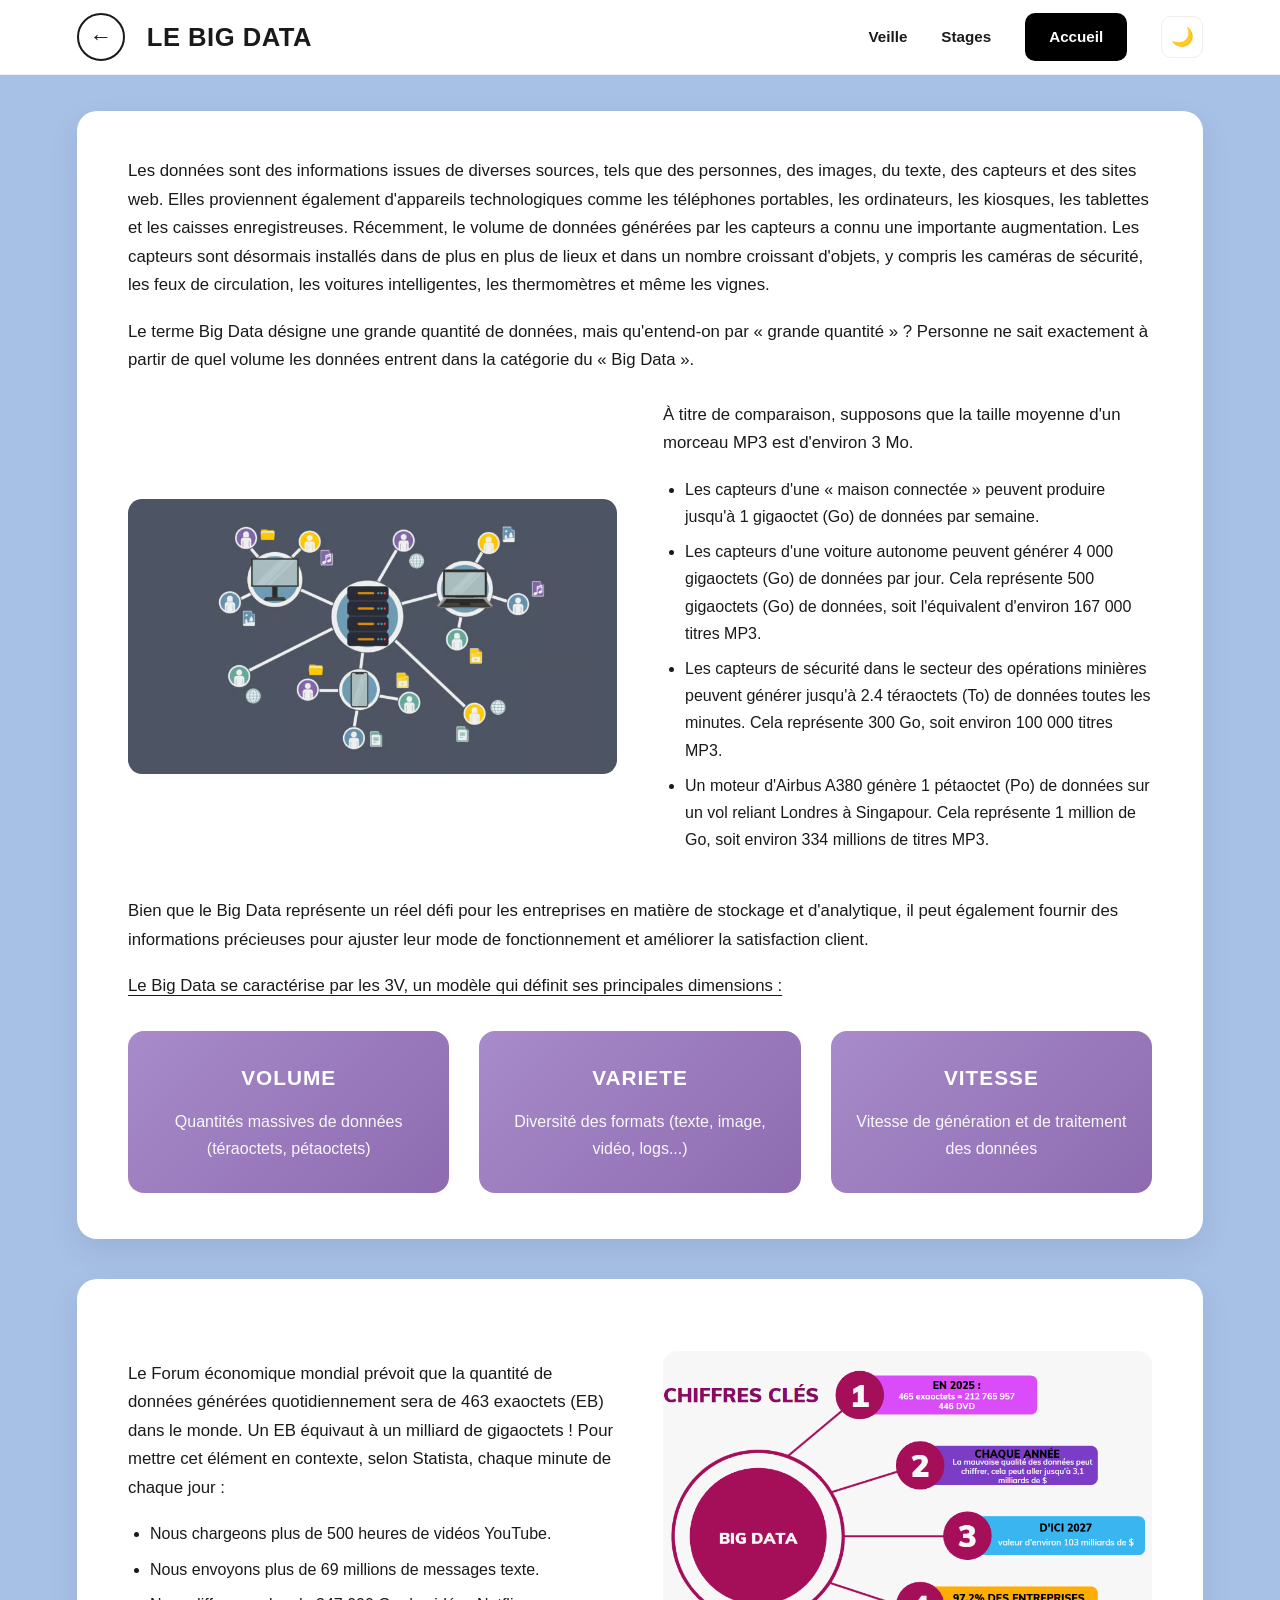
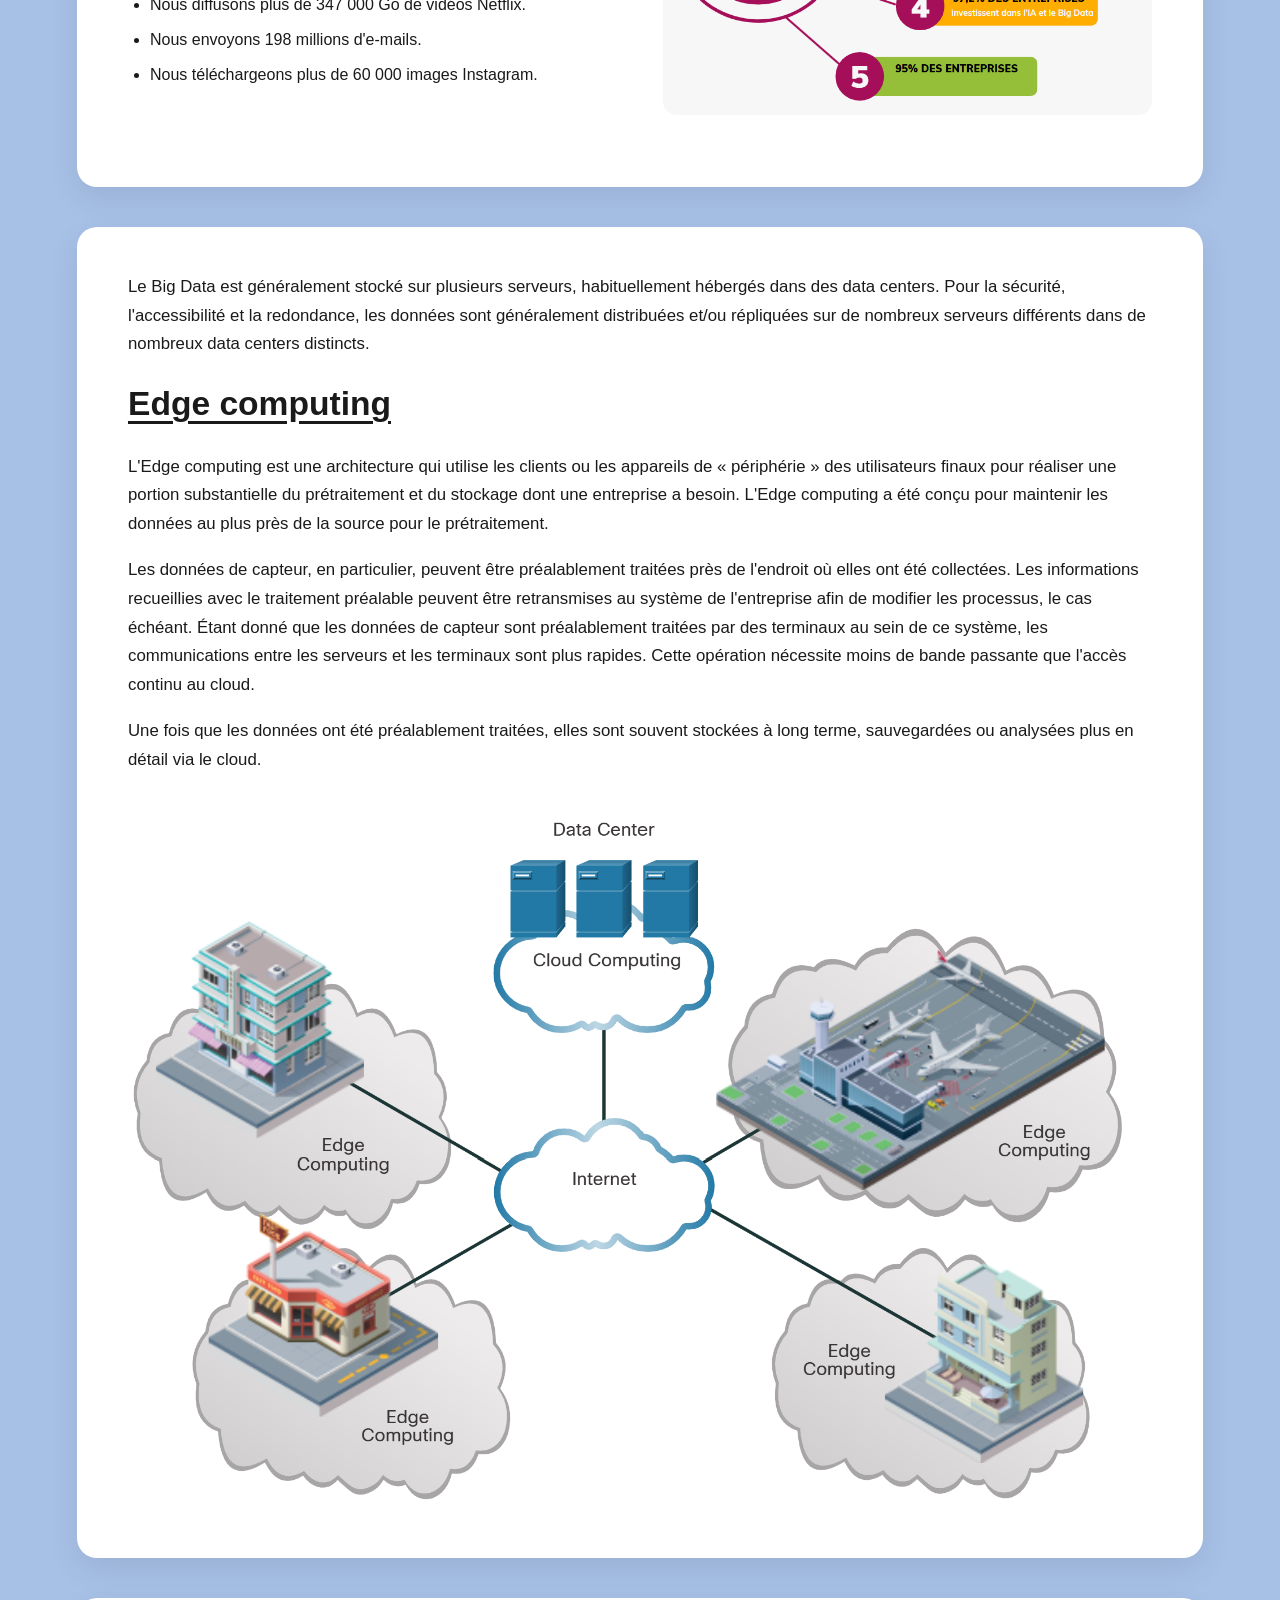
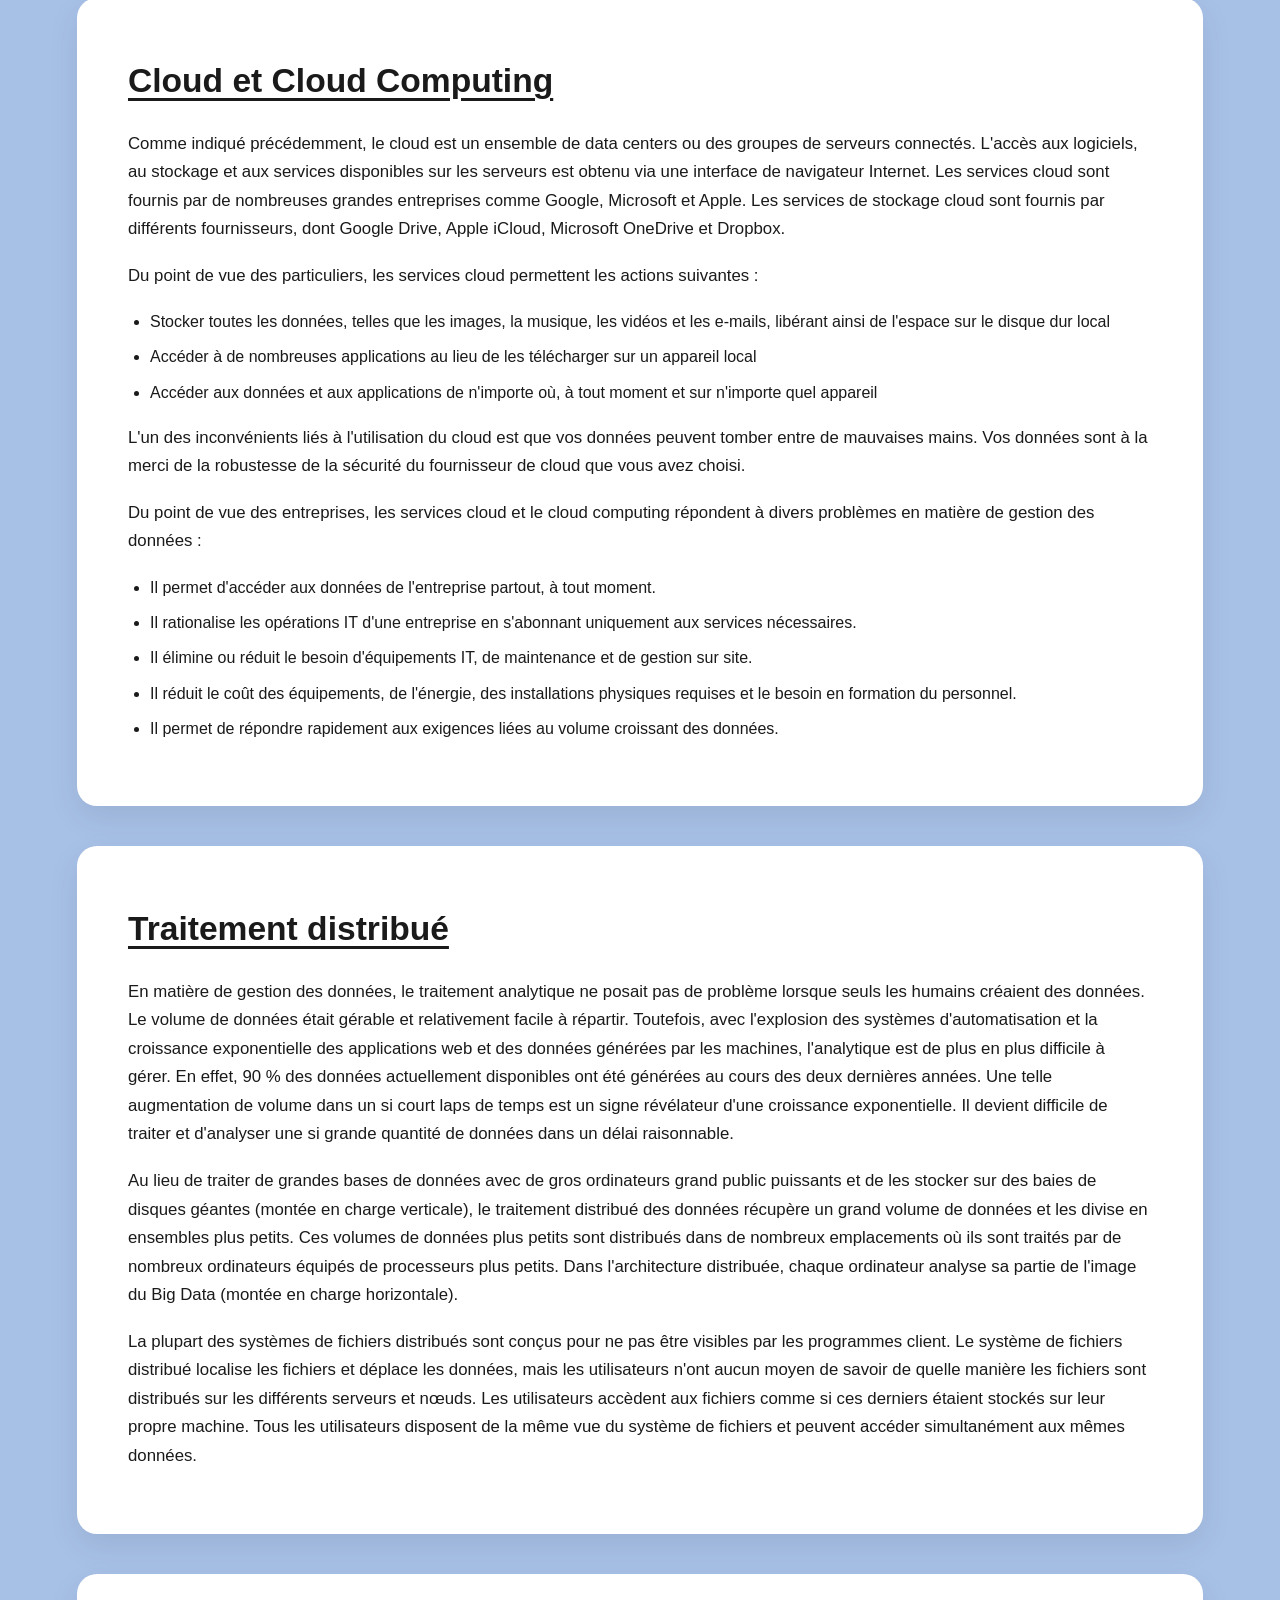
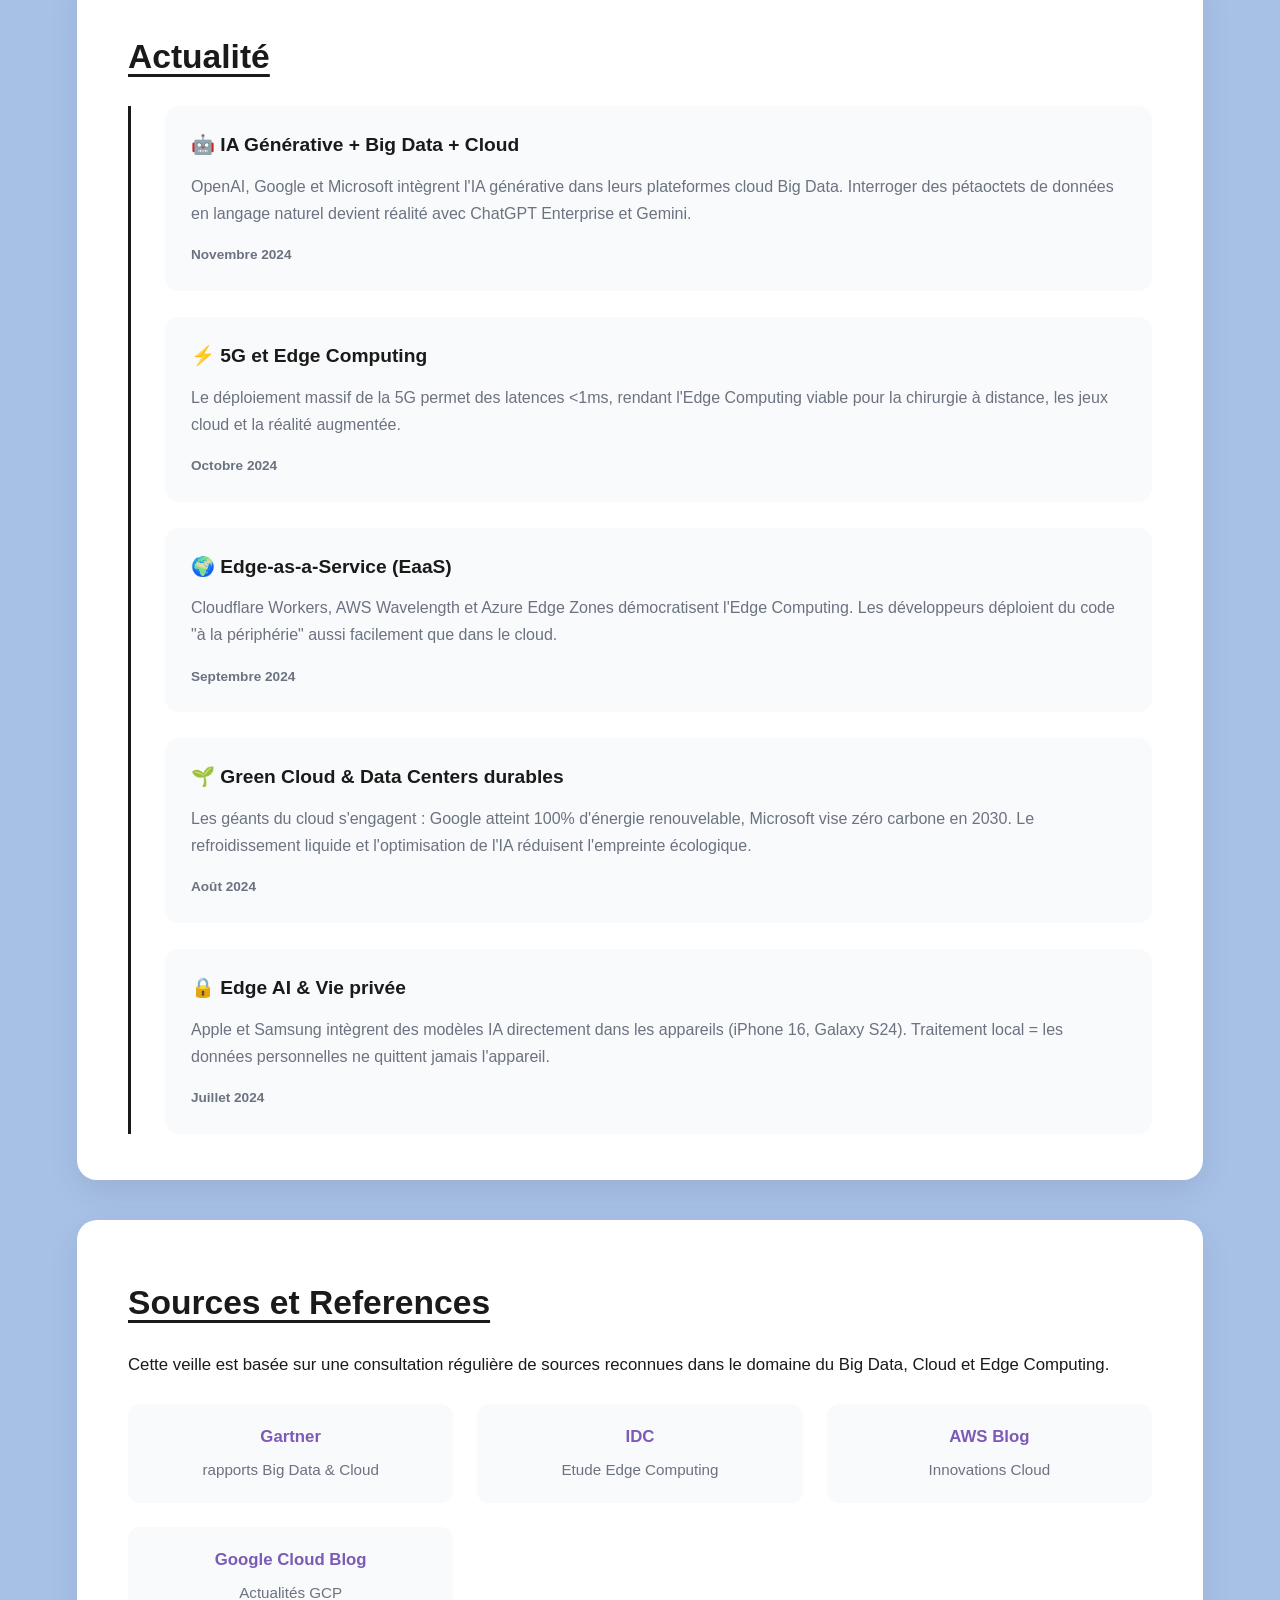
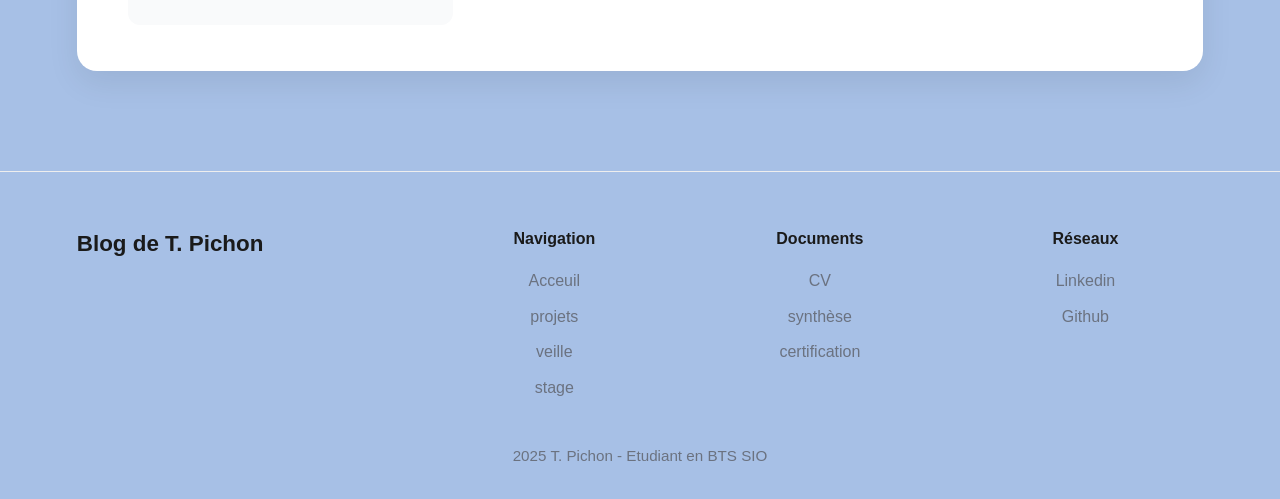
==== big-data.html @ 786f8b00 "Initial commit : premier envoie" ====
<!DOCTYPE html>
<html lang="fr">
<head>
  <meta charset="UTF-8">
  <meta name="viewport" content="width=device-width, initial-scale=1.0">
  <title>Le Big Data - T. Pichon</title>
  <link rel="stylesheet" href="css/style.css">
</head>
<body class="page-bigdata">

  <!-- En-tete (injecté par js/header.js) -->
  <header class="entete" id="site-header" data-title="LE BIG DATA" data-back="veille.html"></header>

  <main class="conteneur bd-main">

    <!-- Bloc 1 : intro + comparaison + 3V -->
    <section class="bd-card">
      <p>
        Les données sont des informations issues de diverses sources, tels que des
        personnes, des images, du texte, des capteurs et des sites web. Elles proviennent
        également d'appareils technologiques comme les téléphones portables, les ordinateurs,
        les kiosques, les tablettes et les caisses enregistreuses. Récemment, le volume de
        données générées par les capteurs a connu une importante augmentation. Les capteurs
        sont désormais installés dans de plus en plus de lieux et dans un nombre croissant
        d'objets, y compris les caméras de sécurité, les feux de circulation, les voitures
        intelligentes, les thermomètres et même les vignes.
      </p>
      <p>
        Le terme Big Data désigne une grande quantité de données, mais qu'entend-on par
        « grande quantité » ? Personne ne sait exactement à partir de quel volume les données
        entrent dans la catégorie du « Big Data ».
      </p>

      <div class="bd-split">
        <div class="bd-img">
          <img src="images/big data/big-data-statistics.jpg" alt="Objets connectés générant des données">
        </div>
        <div>
          <p>À titre de comparaison, supposons que la taille moyenne d'un morceau MP3 est d'environ 3 Mo.</p>
          <ul>
            <li>Les capteurs d'une « maison connectée » peuvent produire jusqu'à 1 gigaoctet (Go) de données par semaine.</li>
            <li>Les capteurs d'une voiture autonome peuvent générer 4 000 gigaoctets (Go) de données par jour. Cela représente 500 gigaoctets (Go) de données, soit l'équivalent d'environ 167 000 titres MP3.</li>
            <li>Les capteurs de sécurité dans le secteur des opérations minières peuvent générer jusqu'à 2.4 téraoctets (To) de données toutes les minutes. Cela représente 300 Go, soit environ 100 000 titres MP3.</li>
            <li>Un moteur d'Airbus A380 génère 1 pétaoctet (Po) de données sur un vol reliant Londres à Singapour. Cela représente 1 million de Go, soit environ 334 millions de titres MP3.</li>
          </ul>
        </div>
      </div>

      <p>
        Bien que le Big Data représente un réel défi pour les entreprises en matière de
        stockage et d'analytique, il peut également fournir des informations précieuses pour
        ajuster leur mode de fonctionnement et améliorer la satisfaction client.
      </p>

      <p class="bd-souligne">Le Big Data se caractérise par les 3V, un modèle qui définit ses principales dimensions :</p>

      <div class="v3-grille">
        <div class="v3-carte">
          <h3>VOLUME</h3>
          <p>Quantités massives de données (téraoctets, pétaoctets)</p>
        </div>
        <div class="v3-carte">
          <h3>VARIETE</h3>
          <p>Diversité des formats (texte, image, vidéo, logs...)</p>
        </div>
        <div class="v3-carte">
          <h3>VITESSE</h3>
          <p>Vitesse de génération et de traitement des données</p>
        </div>
      </div>
    </section>

    <!-- Bloc 2 : chiffres cles -->
    <section class="bd-card">
      <div class="bd-split">
        <div>
          <p>
            Le Forum économique mondial prévoit que la quantité de données générées
            quotidiennement sera de 463 exaoctets (EB) dans le monde. Un EB équivaut à un
            milliard de gigaoctets ! Pour mettre cet élément en contexte, selon Statista,
            chaque minute de chaque jour :
          </p>
          <ul>
            <li>Nous chargeons plus de 500 heures de vidéos YouTube.</li>
            <li>Nous envoyons plus de 69 millions de messages texte.</li>
            <li>Nous diffusons plus de 347 000 Go de vidéos Netflix.</li>
            <li>Nous envoyons 198 millions d'e-mails.</li>
            <li>Nous téléchargeons plus de 60 000 images Instagram.</li>
          </ul>
        </div>
        <div class="bd-img">
          <img src="images/big data/big-data-chiffres.jpg" alt="Chiffres clés du Big Data">
        </div>
      </div>
    </section>

    <!-- Bloc 3 : stockage + edge computing -->
    <section class="bd-card">
      <p>
        Le Big Data est généralement stocké sur plusieurs serveurs, habituellement hébergés
        dans des data centers. Pour la sécurité, l'accessibilité et la redondance, les
        données sont généralement distribuées et/ou répliquées sur de nombreux serveurs
        différents dans de nombreux data centers distincts.
      </p>

      <h2 class="bd-titre">Edge computing</h2>
      <p>
        L'Edge computing est une architecture qui utilise les clients ou les appareils de
        « périphérie » des utilisateurs finaux pour réaliser une portion substantielle du
        prétraitement et du stockage dont une entreprise a besoin. L'Edge computing a été
        conçu pour maintenir les données au plus près de la source pour le prétraitement.
      </p>
      <p>
        Les données de capteur, en particulier, peuvent être préalablement traitées près de
        l'endroit où elles ont été collectées. Les informations recueillies avec le traitement
        préalable peuvent être retransmises au système de l'entreprise afin de modifier les
        processus, le cas échéant. Étant donné que les données de capteur sont préalablement
        traitées par des terminaux au sein de ce système, les communications entre les serveurs
        et les terminaux sont plus rapides. Cette opération nécessite moins de bande passante
        que l'accès continu au cloud.
      </p>
      <p>
        Une fois que les données ont été préalablement traitées, elles sont souvent stockées à
        long terme, sauvegardées ou analysées plus en détail via le cloud.
      </p>
      <div class="bd-img bd-img--large">
        <img src="images/big data/edge_computing.png" alt="Schéma Data Center, Cloud et Edge Computing">
      </div>
    </section>

    <!-- Bloc 4 : cloud -->
    <section class="bd-card">
      <h2 class="bd-titre">Cloud et Cloud Computing</h2>
      <p>
        Comme indiqué précédemment, le cloud est un ensemble de data centers ou des groupes de
        serveurs connectés. L'accès aux logiciels, au stockage et aux services disponibles sur
        les serveurs est obtenu via une interface de navigateur Internet. Les services cloud
        sont fournis par de nombreuses grandes entreprises comme Google, Microsoft et Apple.
        Les services de stockage cloud sont fournis par différents fournisseurs, dont Google
        Drive, Apple iCloud, Microsoft OneDrive et Dropbox.
      </p>
      <p>Du point de vue des particuliers, les services cloud permettent les actions suivantes :</p>
      <ul>
        <li>Stocker toutes les données, telles que les images, la musique, les vidéos et les e-mails, libérant ainsi de l'espace sur le disque dur local</li>
        <li>Accéder à de nombreuses applications au lieu de les télécharger sur un appareil local</li>
        <li>Accéder aux données et aux applications de n'importe où, à tout moment et sur n'importe quel appareil</li>
      </ul>
      <p>
        L'un des inconvénients liés à l'utilisation du cloud est que vos données peuvent tomber
        entre de mauvaises mains. Vos données sont à la merci de la robustesse de la sécurité du
        fournisseur de cloud que vous avez choisi.
      </p>
      <p>Du point de vue des entreprises, les services cloud et le cloud computing répondent à divers problèmes en matière de gestion des données :</p>
      <ul>
        <li>Il permet d'accéder aux données de l'entreprise partout, à tout moment.</li>
        <li>Il rationalise les opérations IT d'une entreprise en s'abonnant uniquement aux services nécessaires.</li>
        <li>Il élimine ou réduit le besoin d'équipements IT, de maintenance et de gestion sur site.</li>
        <li>Il réduit le coût des équipements, de l'énergie, des installations physiques requises et le besoin en formation du personnel.</li>
        <li>Il permet de répondre rapidement aux exigences liées au volume croissant des données.</li>
      </ul>
    </section>

    <!-- Bloc 5 : traitement distribue -->
    <section class="bd-card">
      <h2 class="bd-titre">Traitement distribué</h2>
      <p>
        En matière de gestion des données, le traitement analytique ne posait pas de problème
        lorsque seuls les humains créaient des données. Le volume de données était gérable et
        relativement facile à répartir. Toutefois, avec l'explosion des systèmes d'automatisation
        et la croissance exponentielle des applications web et des données générées par les
        machines, l'analytique est de plus en plus difficile à gérer. En effet, 90 % des données
        actuellement disponibles ont été générées au cours des deux dernières années. Une telle
        augmentation de volume dans un si court laps de temps est un signe révélateur d'une
        croissance exponentielle. Il devient difficile de traiter et d'analyser une si grande
        quantité de données dans un délai raisonnable.
      </p>
      <p>
        Au lieu de traiter de grandes bases de données avec de gros ordinateurs grand public
        puissants et de les stocker sur des baies de disques géantes (montée en charge verticale),
        le traitement distribué des données récupère un grand volume de données et les divise en
        ensembles plus petits. Ces volumes de données plus petits sont distribués dans de nombreux
        emplacements où ils sont traités par de nombreux ordinateurs équipés de processeurs plus
        petits. Dans l'architecture distribuée, chaque ordinateur analyse sa partie de l'image du
        Big Data (montée en charge horizontale).
      </p>
      <p>
        La plupart des systèmes de fichiers distribués sont conçus pour ne pas être visibles par
        les programmes client. Le système de fichiers distribué localise les fichiers et déplace
        les données, mais les utilisateurs n'ont aucun moyen de savoir de quelle manière les
        fichiers sont distribués sur les différents serveurs et nœuds. Les utilisateurs accèdent
        aux fichiers comme si ces derniers étaient stockés sur leur propre machine. Tous les
        utilisateurs disposent de la même vue du système de fichiers et peuvent accéder
        simultanément aux mêmes données.
      </p>
    </section>

    <!-- Bloc 6 : actualite -->
    <section class="bd-card">
      <h2 class="bd-titre">Actualité</h2>
      <div class="actu-timeline">

        <article class="actu-carte">
          <h3>🤖 IA Générative + Big Data + Cloud</h3>
          <p>OpenAI, Google et Microsoft intègrent l'IA générative dans leurs plateformes cloud
             Big Data. Interroger des pétaoctets de données en langage naturel devient réalité
             avec ChatGPT Enterprise et Gemini.</p>
          <span class="actu-date">Novembre 2024</span>
        </article>

        <article class="actu-carte">
          <h3>⚡ 5G et Edge Computing</h3>
          <p>Le déploiement massif de la 5G permet des latences &lt;1ms, rendant l'Edge Computing
             viable pour la chirurgie à distance, les jeux cloud et la réalité augmentée.</p>
          <span class="actu-date">Octobre 2024</span>
        </article>

        <article class="actu-carte">
          <h3>🌍 Edge-as-a-Service (EaaS)</h3>
          <p>Cloudflare Workers, AWS Wavelength et Azure Edge Zones démocratisent l'Edge Computing.
             Les développeurs déploient du code "à la périphérie" aussi facilement que dans le cloud.</p>
          <span class="actu-date">Septembre 2024</span>
        </article>

        <article class="actu-carte">
          <h3>🌱 Green Cloud &amp; Data Centers durables</h3>
          <p>Les géants du cloud s'engagent : Google atteint 100% d'énergie renouvelable, Microsoft
             vise zéro carbone en 2030. Le refroidissement liquide et l'optimisation de l'IA
             réduisent l'empreinte écologique.</p>
          <span class="actu-date">Août 2024</span>
        </article>

        <article class="actu-carte">
          <h3>🔒 Edge AI &amp; Vie privée</h3>
          <p>Apple et Samsung intègrent des modèles IA directement dans les appareils (iPhone 16,
             Galaxy S24). Traitement local = les données personnelles ne quittent jamais l'appareil.</p>
          <span class="actu-date">Juillet 2024</span>
        </article>

      </div>
    </section>

    <!-- Bloc 7 : sources -->
    <section class="bd-card">
      <h2 class="bd-titre">Sources et References</h2>
      <p>Cette veille est basée sur une consultation régulière de sources reconnues dans le
         domaine du Big Data, Cloud et Edge Computing.</p>
      <div class="sources-grille">
        <div class="source-carte"><h4>Gartner</h4><p>rapports Big Data &amp; Cloud</p></div>
        <div class="source-carte"><h4>IDC</h4><p>Etude Edge Computing</p></div>
        <div class="source-carte"><h4>AWS Blog</h4><p>Innovations Cloud</p></div>
        <div class="source-carte"><h4>Google Cloud Blog</h4><p>Actualités GCP</p></div>
      </div>
    </section>

  </main>

  <!-- Footer -->
  <footer class="footer" id="site-footer"></footer>
  <script src="js/footer.js"></script>

  <!-- Bouton retour en haut -->
  <button id="backToTop" class="back-to-top" aria-label="Remonter en haut de page">↑</button>

  <script src="js/header.js"></script>
  <script src="js/theme.js"></script>
  <script src="js/scroll-top.js"></script>
</body>
</html>
---- css/style.css ----
:root{
  --bleu-fonce:#2d4a6b;
  --texte:#1a1a1a;
  --texte-doux:#6b7280;
  --bg-carte:#e9ebef;
  --orange:#f5a623;
  --vert:#3dd17f;
  --bleu:#5b9bd5;
  --violet:#b05bc9;
  --rayon:14px;
  --max:1180px;
  /* surfaces (theme clair) */
  --bg:#fff;
  --surface:#fff;
  --surface-2:#f9fafb;
  --bordure:#eee;
}
/* ---------- Mode sombre ---------- */
body.dark{
  --texte:#e8eaed;
  --texte-doux:#9aa0aa;
  --bg-carte:#222632;
  --bg:#0f1115;
  --surface:#1a1d24;
  --surface-2:#222632;
  --bordure:#2a2e37;
}
*{box-sizing:border-box;margin:0;padding:0;}
body{
  font-family:'Segoe UI',Roboto,Helvetica,Arial,sans-serif;
  color:var(--texte);
  line-height:1.6;
  background:var(--bg);
  transition:background .3s ease,color .3s ease;
}
.conteneur{max-width:none;margin:0;padding:0 clamp(24px,6vw,90px);}
a{color:inherit;text-decoration:none;}

/* ---------- En-tete ---------- */
.entete{
  position:sticky;top:0;z-index:10;
  background:var(--surface);
  border-bottom:1px solid var(--bordure);
  transition:background .3s ease,border-color .3s ease;
}
.entete .conteneur{
  display:flex;align-items:center;justify-content:space-between;
  height:74px;
}
.logo{font-weight:600;font-size:1.05rem;}
.nav{display:flex;align-items:center;gap:34px;}
.nav a{font-weight:600;font-size:.95rem;}
.nav a:hover{color:var(--texte-doux);}
.btn-noir{
  background:#000;color:#fff;
  padding:12px 24px;border-radius:10px;
  font-weight:600;font-size:.9rem;border:none;cursor:pointer;
}
body.dark .btn-noir{background:#e8eaed;color:#111;}

/* Bouton bascule du theme */
.theme-toggle{
  background:none;border:1px solid var(--bordure);border-radius:10px;
  width:42px;height:42px;cursor:pointer;font-size:1.15rem;line-height:1;
  display:flex;align-items:center;justify-content:center;color:inherit;
  transition:background .2s ease,border-color .2s ease;
}
.theme-toggle:hover{background:rgba(0,0,0,.05);}
body.dark .theme-toggle:hover{background:rgba(255,255,255,.08);}

/* ---------- Hero ---------- */
.hero{padding:64px 0 48px;}
.hero h1{font-size:4rem;font-weight:800;letter-spacing:-1px;}
.hero p{
  margin-top:18px;max-width:640px;
  font-size:1.25rem;color:var(--texte-doux);
}
.hero-image{
  height:340px;width:100%;
  background-image:url("../images/connexion_bleu.jpg");
  background-size:cover;
  background-position:center;
  background-repeat:no-repeat;
}

/* ---------- A propos ---------- */
.apropos{background:var(--bleu-fonce);color:#fff;padding:64px 0 72px;}
.apropos h2{font-size:2.6rem;margin-bottom:26px;}
.apropos p{font-size:1.1rem;margin-bottom:22px;color:#e8edf3;}

.competences{margin-top:40px;display:flex;flex-direction:column;gap:30px;}
.skill{
  display:grid;grid-template-columns:200px 1fr;align-items:center;gap:0;
  background:rgba(255,255,255,.04);border-radius:var(--rayon);
}
.skill .label{
  background:var(--bg-carte);color:var(--texte);
  padding:26px 18px;border-radius:var(--rayon) 0 0 var(--rayon);
  text-align:center;font-weight:500;height:100%;
  display:flex;align-items:center;justify-content:center;
}
.barre-zone{padding:22px 26px;position:relative;}
.barre{height:30px;border-radius:8px;background:#dfe3e8;overflow:visible;position:relative;}
.barre span{display:block;height:100%;border-radius:8px;}
.pct{
  position:absolute;top:38px;transform:translateX(-50%);
  width:54px;height:54px;border-radius:50%;
  display:flex;align-items:center;justify-content:center;
  font-weight:600;color:#222;font-size:.85rem;
}
.aspirations{margin-top:70px;font-size:1.1rem;color:#e8edf3;}

/* ---------- Documents ---------- */
.section{padding:72px 0;}
.section h2{font-size:3rem;font-weight:800;margin-bottom:48px;}

.docs-grille{display:grid;grid-template-columns:1fr 1fr;gap:50px;align-items:start;}
.docs-liste{display:flex;flex-direction:column;gap:18px;}
.doc-item{
  display:block;padding:24px;border-radius:var(--rayon);
  border:1px solid var(--bordure);color:inherit;
  transition:background .2s ease,transform .2s ease,border-color .2s ease;
}
.doc-item:hover{
  background:var(--surface-2);transform:translateX(5px);
  border-color:#667eea;
}
.doc-item h3{font-size:1.5rem;margin-bottom:6px;}
.doc-item p{color:var(--texte-doux);font-size:1.05rem;}

.docs-apercu{
  position:sticky;top:90px;
  height:560px;border-radius:var(--rayon);overflow:hidden;
  border:1px solid var(--bordure);background:var(--surface-2);
}
.docs-apercu iframe{
  width:100%;height:100%;border:none;display:none;background:#fff;
}
.docs-apercu iframe.actif{display:block;}
.apercu-vide{
  position:absolute;inset:0;display:flex;flex-direction:column;gap:8px;
  align-items:center;justify-content:center;
  color:var(--texte-doux);text-align:center;padding:24px;font-size:1.1rem;
}

/* ---------- Projets ---------- */
.cartes{display:grid;grid-template-columns:repeat(3,1fr);gap:28px;}
.carte{
  display:block;color:inherit;text-decoration:none;
  border-radius:var(--rayon);overflow:hidden;background:var(--surface);
  transition:transform .2s ease,box-shadow .2s ease;
}
.carte:hover{transform:translateY(-6px);box-shadow:0 14px 30px rgba(0,0,0,.12);}
body.dark .carte:hover{box-shadow:0 14px 30px rgba(0,0,0,.45);}
.carte .vignette{
  height:170px;
  background-size:cover;
  background-position:center;
  background-repeat:no-repeat;
  background-color:#1e3a5f;
}
.carte:nth-child(1) .vignette{background-image:url("../images/tech_news.jpg");}    /* Veille technologique */
.carte:nth-child(2) .vignette{background-image:url("../images/cowork_desk.jpg");}  /* Stages */
.carte:nth-child(3) .vignette{background-image:url("../images/projet_reseau.jpg");}/* Projets */
.carte .corps{padding:18px 4px;}
.carte h3{font-size:1.15rem;margin-bottom:6px;}
.carte p{color:var(--texte-doux);font-size:.95rem;margin-bottom:12px;}
.tag{display:inline-block;background:#f0eaf7;color:var(--violet);
  padding:4px 12px;border-radius:20px;font-size:.8rem;font-weight:600;}
body.dark .tag{background:#2c2440;}

/* ---------- Contact (panneau) ---------- */
.contact-wrapper{padding:0;}
.contact-section{
  max-width:none;width:100%;margin:0;
  background:var(--surface);border-radius:0;
  box-shadow:none;
  overflow:hidden;
}
.contact-header{
  text-align:center;padding:50px 40px 30px;
  background:linear-gradient(135deg,#667eea 0%,#764ba2 100%);
  color:#fff;
}
.contact-header h1{font-size:2.5rem;margin-bottom:15px;font-weight:700;}
.contact-header p{font-size:1.1rem;opacity:0.95;}

.contact-content{
  display:grid;grid-template-columns:1.5fr 1fr;gap:60px;
  padding:60px clamp(24px,6vw,90px);
}

/* Formulaire */
.contact-form{display:flex;flex-direction:column;gap:20px;}
.form-group{display:flex;flex-direction:column;gap:8px;}
.form-group label{font-weight:600;color:var(--texte);font-size:0.95rem;}
.form-group input,
.form-group textarea{
  padding:14px 16px;border:2px solid var(--bordure);border-radius:10px;
  font-size:1rem;font-family:inherit;transition:all 0.3s ease;
  background:var(--surface-2);color:var(--texte);
}
.form-group input::placeholder,
.form-group textarea::placeholder{color:var(--texte-doux);}
.form-group input:focus,
.form-group textarea:focus{
  outline:none;border-color:#667eea;background:var(--surface);
  box-shadow:0 0 0 3px rgba(102,126,234,0.1);
}
.form-group textarea{resize:vertical;min-height:140px;}

.submit-btn{
  padding:16px 40px;
  background:linear-gradient(135deg,#667eea 0%,#764ba2 100%);
  color:#fff;border:none;border-radius:10px;
  font-size:1.1rem;font-weight:600;cursor:pointer;
  transition:all 0.3s ease;margin-top:10px;
}
.submit-btn:hover{transform:translateY(-2px);box-shadow:0 10px 25px rgba(102,126,234,0.4);}
.submit-btn:active{transform:translateY(0);}

/* Infos contact */
.contact-info{display:flex;flex-direction:column;gap:35px;}
.contact-item{
  display:flex;align-items:flex-start;gap:15px;padding:20px;
  background:var(--surface-2);border-radius:12px;transition:all 0.3s ease;
}
.contact-item:hover{background:var(--bg-carte);transform:translateX(5px);}
.contact-icon{
  width:48px;height:48px;
  background:linear-gradient(135deg,#667eea 0%,#764ba2 100%);
  border-radius:12px;display:flex;align-items:center;justify-content:center;
  font-size:1.5rem;flex-shrink:0;
}
.contact-details h3{
  font-size:0.9rem;color:var(--texte-doux);margin-bottom:6px;
  text-transform:uppercase;letter-spacing:0.5px;font-weight:600;
}
.contact-details p{font-size:1rem;color:var(--texte);font-weight:500;}
.contact-details a{color:#667eea;text-decoration:none;transition:all 0.3s ease;font-weight:500;}
.contact-details a:hover{color:#764ba2;text-decoration:underline;}

/* Message de succès */
.success-message{
  display:none;padding:15px;background:#d1fae5;border:2px solid #10b981;
  border-radius:10px;color:#065f46;font-weight:500;margin-top:10px;
}
.success-message.show{display:block;animation:slideIn 0.4s ease;}
@keyframes slideIn{
  from{opacity:0;transform:translateY(-10px);}
  to{opacity:1;transform:translateY(0);}
}

/* ---------- Footer ---------- */
.footer{border-top:1px solid var(--bordure);padding:54px 0 30px;}
.footer-haut{display:grid;grid-template-columns:1.4fr 1fr 1fr 1fr;gap:30px;}
.footer h4{margin-bottom:16px;}
.footer .marque{font-size:1.4rem;font-weight:700;}
.footer ul{list-style:none;display:flex;flex-direction:column;gap:10px;
  color:var(--texte-doux);}
.footer .col{text-align:center;}
.footer a{transition:color .2s ease;}
.footer a:hover{color:#667eea;text-decoration:underline;}
.footer-bas{text-align:center;margin-top:44px;color:var(--texte-doux);font-size:.95rem;}

/* ---------- Page Stages ---------- */
.entete-gauche{display:flex;align-items:center;gap:22px;}
.retour{
  width:48px;height:48px;border-radius:50%;
  border:2px solid var(--texte);color:inherit;
  display:flex;align-items:center;justify-content:center;
  font-size:1.4rem;text-decoration:none;flex:none;
  transition:background .2s ease;
}
.retour:hover{background:var(--surface-2);}
.page-titre{font-size:1.6rem;font-weight:800;line-height:1.05;letter-spacing:.5px;}

.stage-hero-wrap{padding:0 0 10px;}
.stage-hero{
  position:relative;overflow:hidden;
  border-radius:24px;min-height:480px;
  display:flex;align-items:center;
  background:#07070d;
}
/* Fond "art abstrait" flouté (violet / bleu / cyan) */
.stage-hero::before{
  content:"";position:absolute;inset:-60px;
  background:
    radial-gradient(38% 48% at 58% 16%, rgba(150,55,235,.95), transparent 70%),
    radial-gradient(42% 55% at 90% 52%, rgba(42,78,236,.95), transparent 70%),
    radial-gradient(48% 42% at 52% 82%, rgba(24,214,228,.92), transparent 66%),
    radial-gradient(40% 40% at 18% 62%, rgba(86,28,180,.7), transparent 70%),
    radial-gradient(35% 35% at 80% 88%, rgba(24,214,228,.65), transparent 70%),
    #07070d;
  filter:blur(70px);
  transform:scale(1.12);
}
.stage-hero-texte{
  position:relative;z-index:1;color:#fff;
  max-width:640px;
  padding:48px clamp(28px,5vw,72px);
  font-size:1.35rem;line-height:1.7;
}

.stages-grille{display:grid;grid-template-columns:repeat(3,1fr);gap:50px;}
.stage-carte{
  display:block;text-align:left;color:inherit;text-decoration:none;
  transition:transform .2s ease;
}
.stage-carte:hover{transform:translateY(-6px);}
.stage-carte:hover h3{color:#667eea;}
.stage-media{
  height:210px;border-radius:var(--rayon);overflow:hidden;
  display:flex;align-items:center;justify-content:center;
  background:var(--surface);margin-bottom:22px;
}
.stage-media img{max-width:80%;max-height:80%;object-fit:contain;}
.stage-media--photo{background:var(--surface-2);}
.stage-media--photo img{width:100%;height:100%;max-width:none;max-height:none;object-fit:cover;}
.stage-carte h3{font-size:1.6rem;margin-bottom:6px;transition:color .2s ease;}
.stage-carte p{color:var(--texte-doux);font-size:1.05rem;}

/* Corps des pages détail de stage (gabarit à compléter) */
.stage-detail{min-height:55vh;padding:72px 0;}
.stage-detail-vide{color:var(--texte-doux);font-size:1.1rem;}

/* ---------- Article détail de stage (SCA Ouest, etc.) ---------- */
.sd-hero{
  position:relative;overflow:hidden;
  min-height:380px;display:flex;align-items:center;
  background:#0b1f33 url("../images/sca_ouest.jpg") center/cover no-repeat;
  color:#fff;text-align:center;
}
.sd-hero::before{content:"";position:absolute;inset:0;
  background:linear-gradient(180deg,rgba(10,25,45,.55),rgba(10,25,45,.82));}
.sd-hero-inner{position:relative;z-index:1;max-width:820px;margin:0 auto;padding:64px clamp(24px,5vw,60px);}
.sd-kicker{display:inline-block;font-weight:600;letter-spacing:.5px;opacity:.92;margin-bottom:14px;}
.sd-hero h1{font-size:3.2rem;font-weight:800;margin-bottom:12px;}
.sd-hero p{font-size:1.3rem;opacity:.95;margin-bottom:24px;}
.sd-meta{display:flex;flex-wrap:wrap;gap:12px;justify-content:center;}
.sd-meta span{background:rgba(255,255,255,.15);border:1px solid rgba(255,255,255,.28);
  padding:8px 16px;border-radius:999px;font-size:.95rem;}

.sd-wrap{max-width:920px;margin:0 auto;padding:60px clamp(20px,4vw,40px);}
.sd-intro{font-size:1.25rem;line-height:1.7;color:var(--texte);margin-bottom:18px;}
.sd-wrap > p{font-size:1.1rem;line-height:1.7;color:var(--texte-doux);margin-bottom:18px;}

.sd-card{
  background:var(--surface);border:1px solid var(--bordure);border-radius:18px;
  padding:36px clamp(22px,3vw,40px);margin:34px 0;
  box-shadow:0 10px 30px rgba(0,0,0,.06);
}
.sd-badge{
  display:inline-block;background:#667eea;color:#fff;
  font-size:.78rem;font-weight:700;letter-spacing:.5px;text-transform:uppercase;
  padding:5px 14px;border-radius:999px;margin-bottom:16px;
}
.sd-card h2{font-size:1.7rem;margin-bottom:6px;}
.sd-soustitre{color:var(--texte-doux);font-weight:600;margin-bottom:18px;}
.sd-card p{font-size:1.05rem;line-height:1.7;color:var(--texte);margin-bottom:16px;}
.sd-sub{font-size:1.2rem;margin:24px 0 12px;}

.compare{display:grid;grid-template-columns:1fr 1fr;gap:22px;margin:24px 0;}
.compare-box{border-radius:14px;padding:22px;border:1px solid;}
.compare-box.avant{background:rgba(220,53,69,.07);border-color:rgba(220,53,69,.35);}
.compare-box.apres{background:rgba(40,180,99,.08);border-color:rgba(40,180,99,.40);}
.compare-tag{display:block;font-weight:700;margin-bottom:14px;}
.compare-box.avant .compare-tag{color:#d9534f;}
.compare-box.apres .compare-tag{color:#27ae60;}
.flow{list-style:none;display:flex;flex-direction:column;gap:8px;counter-reset:step;}
.flow li{position:relative;padding:9px 12px 9px 40px;background:var(--surface-2);
  border-radius:8px;font-size:.95rem;color:var(--texte);}
.flow li::before{counter-increment:step;content:counter(step);
  position:absolute;left:9px;top:50%;transform:translateY(-50%);
  width:22px;height:22px;border-radius:50%;background:var(--bordure);
  display:flex;align-items:center;justify-content:center;font-size:.75rem;font-weight:700;}
.flow li.ko{background:rgba(220,53,69,.16);font-weight:600;}
.flow li.ok{background:rgba(40,180,99,.20);font-weight:700;}

.sd-result{
  margin-top:4px;background:linear-gradient(135deg,#27ae60,#1e8e50);
  color:#fff;padding:18px 22px;border-radius:12px;font-size:1.1rem;line-height:1.5;
}
.sd-result strong{font-weight:800;}

.sd-stats{display:grid;grid-template-columns:repeat(3,1fr);gap:20px;margin-top:20px;}
.stat{background:var(--surface-2);border-radius:14px;padding:26px 20px;text-align:center;}
.stat .num{display:block;font-size:2.4rem;font-weight:800;color:#667eea;line-height:1;margin-bottom:10px;}
.stat .lbl{color:var(--texte-doux);font-size:.95rem;line-height:1.45;}

.sd-conclusion{border:none;border-left:5px solid #667eea;background:rgba(102,126,234,.07);}

/* Hero Duqueine (dégradé vert + logo, pas de photo) */
.sd-hero.hero-duqueine{background:linear-gradient(135deg,#0d1a0f,#173a22 55%,#2f6b3f);}
.sd-hero.hero-duqueine::before{background:linear-gradient(180deg,rgba(0,0,0,.25),rgba(0,0,0,.45));}
.hero-logo{height:96px;width:auto;margin-bottom:18px;}

/* Mini-diagramme d'architecture */
.archi{display:grid;grid-template-columns:1fr 1fr;gap:18px;margin:20px 0;}
.archi .vm{background:var(--surface-2);border-radius:12px;padding:20px;border-top:4px solid #667eea;}
.archi .vm:last-child{border-top-color:#27ae60;}
.archi .vm h4{font-size:1.05rem;margin-bottom:6px;}
.archi .vm p{font-size:.95rem;color:var(--texte-doux);margin:0;}

/* Ligne de commande */
.code-line{
  background:#33353b;color:#e8eaed !important;border-radius:8px;
  padding:12px 16px;font-family:'Consolas','Courier New',monospace;
  font-size:.92rem;overflow-x:auto;margin:6px 0 16px;
}
code{
  font-family:'Consolas','Courier New',monospace;font-size:.92em;
  background:var(--surface-2);border:1px solid var(--bordure);
  border-radius:6px;padding:1px 6px;
}

/* Puces de compétences */
.chips{display:flex;flex-wrap:wrap;gap:10px;margin:14px 0 18px;}
.chips .tag{font-size:.9rem;}

@media(max-width:768px){
  .sd-hero h1{font-size:2.2rem;}
  .sd-hero p{font-size:1.1rem;}
  .compare{grid-template-columns:1fr;}
  .sd-stats{grid-template-columns:1fr;}
  .archi{grid-template-columns:1fr;}
}

/* ---------- Page Veilles ---------- */
.veille-intro{padding-bottom:24px;}
.veille-intro p{font-size:1.2rem;line-height:1.7;max-width:1000px;color:var(--texte);}
.veille-bloc{padding-top:24px;padding-bottom:24px;}
.veille-img{border-radius:var(--rayon);overflow:hidden;margin-bottom:30px;}
.veille-img img{width:100%;display:block;}
.veille-texte{max-width:1000px;margin:0 auto;font-size:1.2rem;line-height:1.75;}
.veille-texte p{margin-bottom:20px;color:var(--texte);}
.veille-lien{
  display:inline-block;margin-top:6px;
  font-weight:600;color:inherit;text-decoration:underline;
  text-underline-offset:4px;
}
.veille-lien:hover{color:#667eea;}

/* ---------- Page Big Data (détail) ---------- */
.page-bigdata{background:#a7c0e6;}
body.dark.page-bigdata{background:#0f1115;}
.bd-main{padding-top:36px;padding-bottom:60px;}
.bd-card{
  background:var(--surface);border-radius:20px;
  padding:46px clamp(24px,4vw,64px);margin-bottom:40px;
  box-shadow:0 12px 32px rgba(0,0,0,.08);
}
.bd-card p{font-size:1.05rem;line-height:1.7;margin-bottom:18px;color:var(--texte);}
.bd-card ul{margin:0 0 18px 22px;line-height:1.7;color:var(--texte);}
.bd-card li{margin-bottom:8px;}
.bd-titre{
  font-size:2.1rem;font-weight:800;margin:10px 0 22px;
  text-decoration:underline;text-underline-offset:6px;
}
.bd-souligne{text-decoration:underline;text-underline-offset:4px;font-weight:500;margin-top:8px;}

.bd-split{display:grid;grid-template-columns:1fr 1fr;gap:46px;align-items:center;margin:26px 0;}
.bd-img{border-radius:var(--rayon);overflow:hidden;}
.bd-img img{width:100%;display:block;}
.bd-img--large{margin-top:30px;}
.bd-img--small{max-width:400px;margin:26px auto 0;}

/* Cartes 3V */
.v3-grille{display:grid;grid-template-columns:repeat(3,1fr);gap:30px;margin-top:30px;}
.v3-carte{
  background:linear-gradient(135deg,#a78bca,#8e6bb0);
  color:#fff;border-radius:16px;padding:30px 24px;text-align:center;
}
.v3-carte h3{font-size:1.3rem;letter-spacing:1px;margin-bottom:14px;}
.v3-carte p{color:#fff;opacity:.95;margin:0;font-size:1rem;}

/* Timeline Actualité */
.actu-timeline{border-left:3px solid var(--texte);padding-left:34px;display:flex;flex-direction:column;gap:26px;}
.actu-carte{background:var(--surface-2);border-radius:14px;padding:24px 26px;}
.actu-carte h3{font-size:1.2rem;margin-bottom:12px;}
.actu-carte p{font-size:1rem;color:var(--texte-doux);margin-bottom:14px;}
.actu-date{font-size:.85rem;font-weight:700;color:var(--texte-doux);}

/* Sources */
.sources-grille{display:grid;grid-template-columns:repeat(3,1fr);gap:24px;margin-top:24px;}
.source-carte{background:var(--surface-2);border-radius:12px;padding:20px;text-align:center;}
.source-carte h4{color:#7b5bb6;margin-bottom:6px;font-size:1.05rem;}
.source-carte p{margin:0;color:var(--texte-doux);font-size:.95rem;}

/* Thématique + axes de surveillance (page IA) */
.bd-thematique{font-size:1.35rem;font-weight:700;color:#7b5bb6;line-height:1.4;margin-bottom:24px;}
.axes-grille{display:grid;grid-template-columns:repeat(3,1fr);gap:24px;margin-top:10px;}
.axe-carte{
  background:var(--surface-2);border-radius:16px;padding:26px 22px;
  border-top:4px solid #667eea;
}
.axe-carte:nth-child(2){border-top-color:#27ae60;}
.axe-carte:nth-child(3){border-top-color:#e0852b;}
.axe-num{
  display:inline-block;font-size:.78rem;font-weight:700;letter-spacing:.5px;
  text-transform:uppercase;color:var(--texte-doux);margin-bottom:10px;
}
.axe-carte h3{font-size:1.15rem;margin-bottom:10px;}
.axe-carte p{font-size:.98rem;color:var(--texte-doux);line-height:1.6;margin:0;}

/* Hero de la page IA (réutilise .sd-hero) */
.sd-hero.hero-ia{background-image:url("../images/ia/hero.jpg");}

/* Encadré "Objectif" des axes */
.axe-objectif{
  background:rgba(102,126,234,.08);border-left:4px solid #667eea;
  border-radius:0 12px 12px 0;padding:16px 20px;margin:6px 0 26px;
  font-size:1.02rem;line-height:1.6;color:var(--texte);
}
.axe-objectif strong{color:#667eea;}

/* ---------- Bouton retour en haut ---------- */
.back-to-top{
  position:fixed;bottom:30px;right:30px;z-index:50;
  width:52px;height:52px;border-radius:50%;border:none;cursor:pointer;
  background:linear-gradient(135deg,#667eea 0%,#764ba2 100%);
  color:#fff;font-size:1.5rem;line-height:1;
  box-shadow:0 6px 18px rgba(0,0,0,0.2);
  opacity:0;visibility:hidden;transform:translateY(12px);
  transition:opacity .3s ease,transform .3s ease,visibility .3s;
}
.back-to-top.show{opacity:1;visibility:visible;transform:translateY(0);}
.back-to-top:hover{transform:translateY(-3px);box-shadow:0 10px 24px rgba(102,126,234,.45);}

/* ---------- Responsive ---------- */
@media(max-width:820px){
  .hero h1{font-size:2.6rem;}
  .nav{display:none;}
  .skill{grid-template-columns:120px 1fr;}
  .cartes{grid-template-columns:1fr;}
  .docs-grille{grid-template-columns:1fr;}
  .docs-apercu{position:static;height:420px;}
  .stages-grille{grid-template-columns:1fr;gap:36px;}
  .stage-hero{min-height:360px;}
  .bd-split{grid-template-columns:1fr;gap:28px;}
  .v3-grille{grid-template-columns:1fr;}
  .axes-grille{grid-template-columns:1fr;}
  .sources-grille{grid-template-columns:1fr 1fr;}
  .footer-haut{grid-template-columns:1fr 1fr;}
}
@media(max-width:768px){
  .contact-content{grid-template-columns:1fr;gap:40px;padding:30px 20px;}
  .contact-header h1{font-size:2rem;}
  .contact-header p{font-size:1rem;}
}
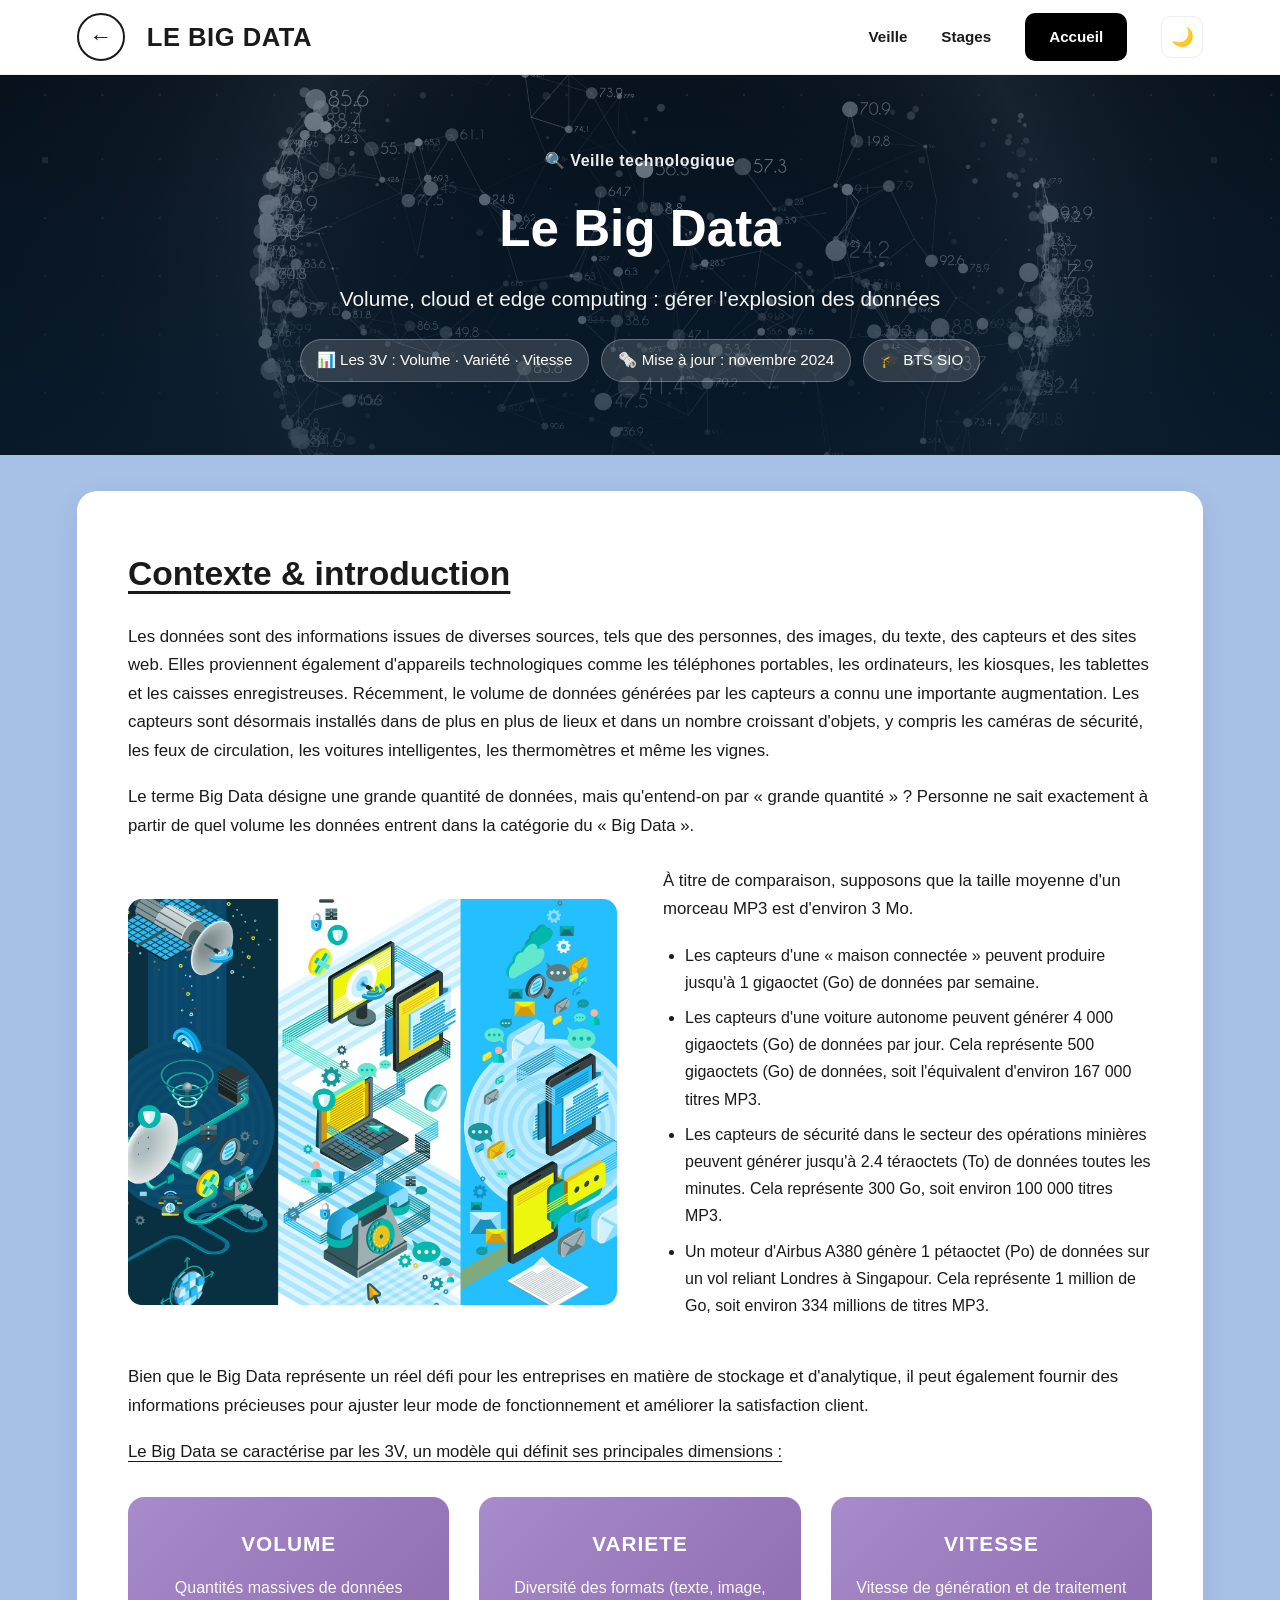
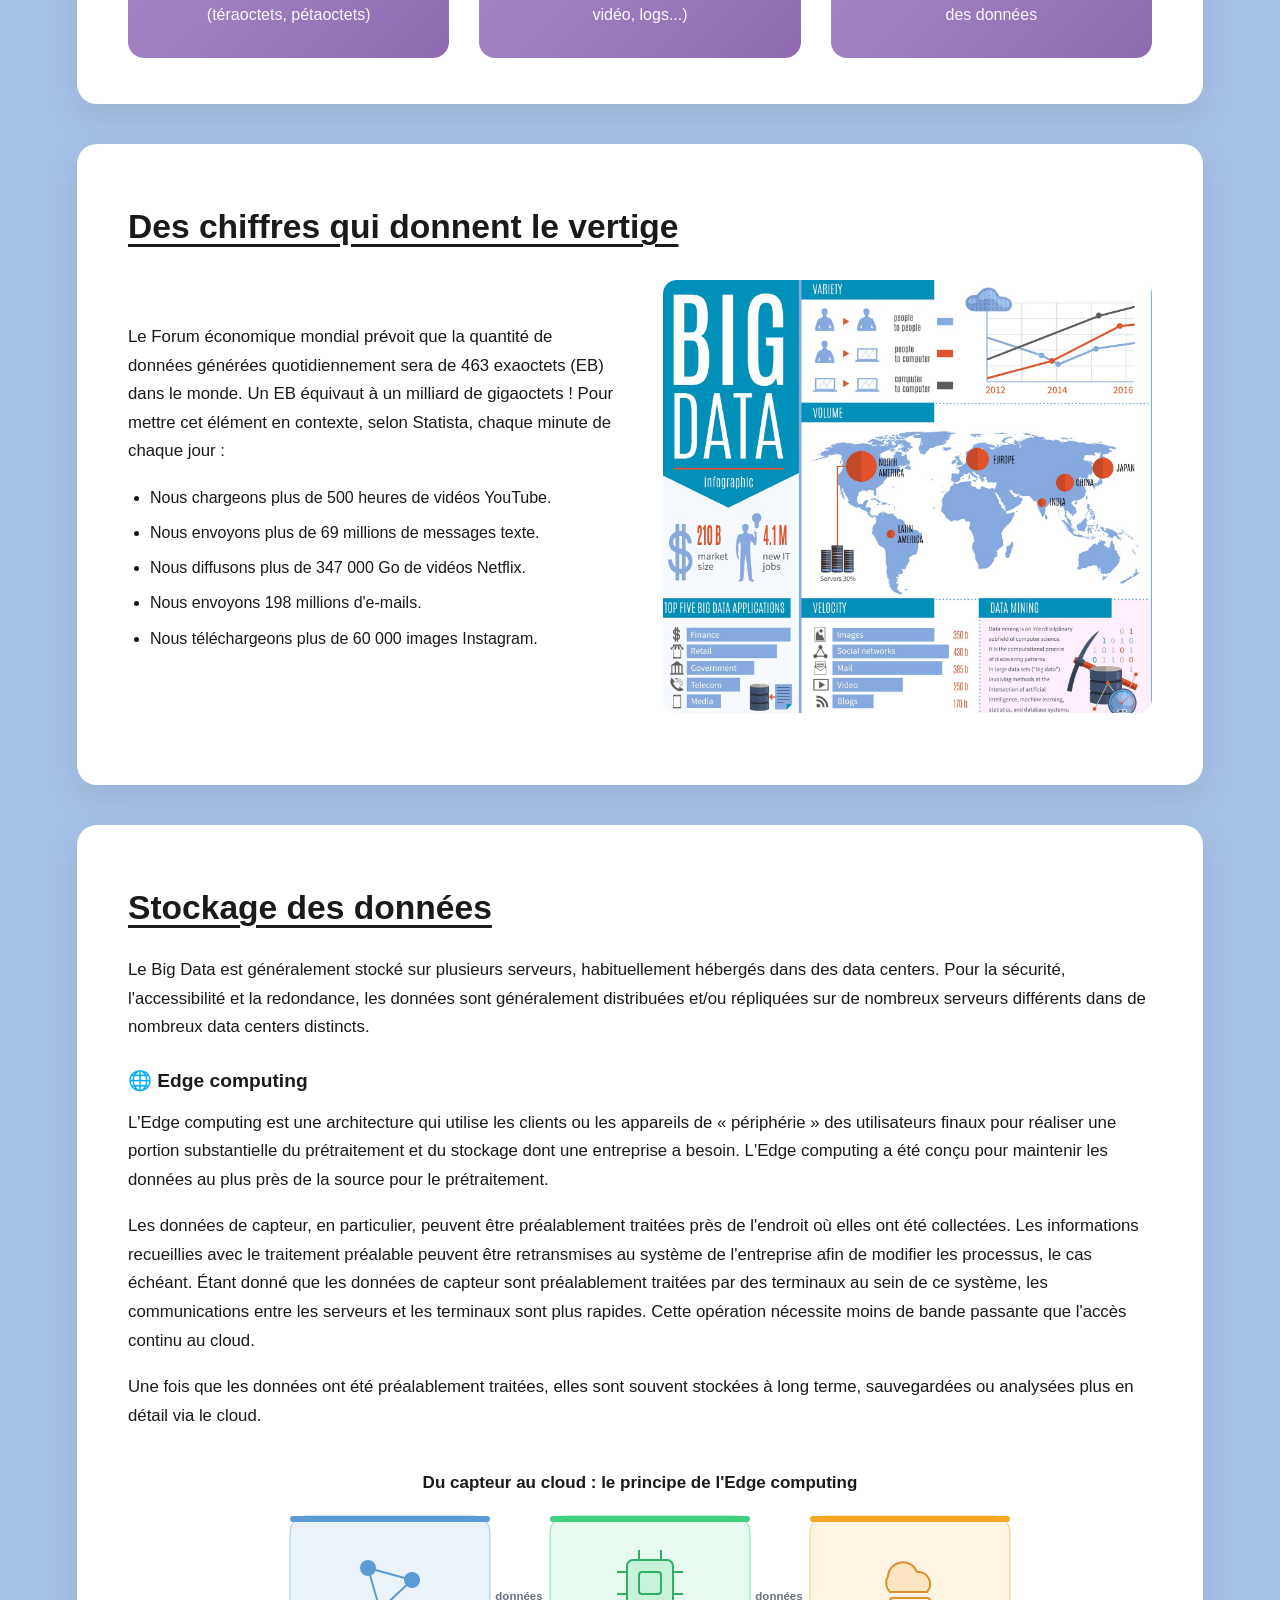
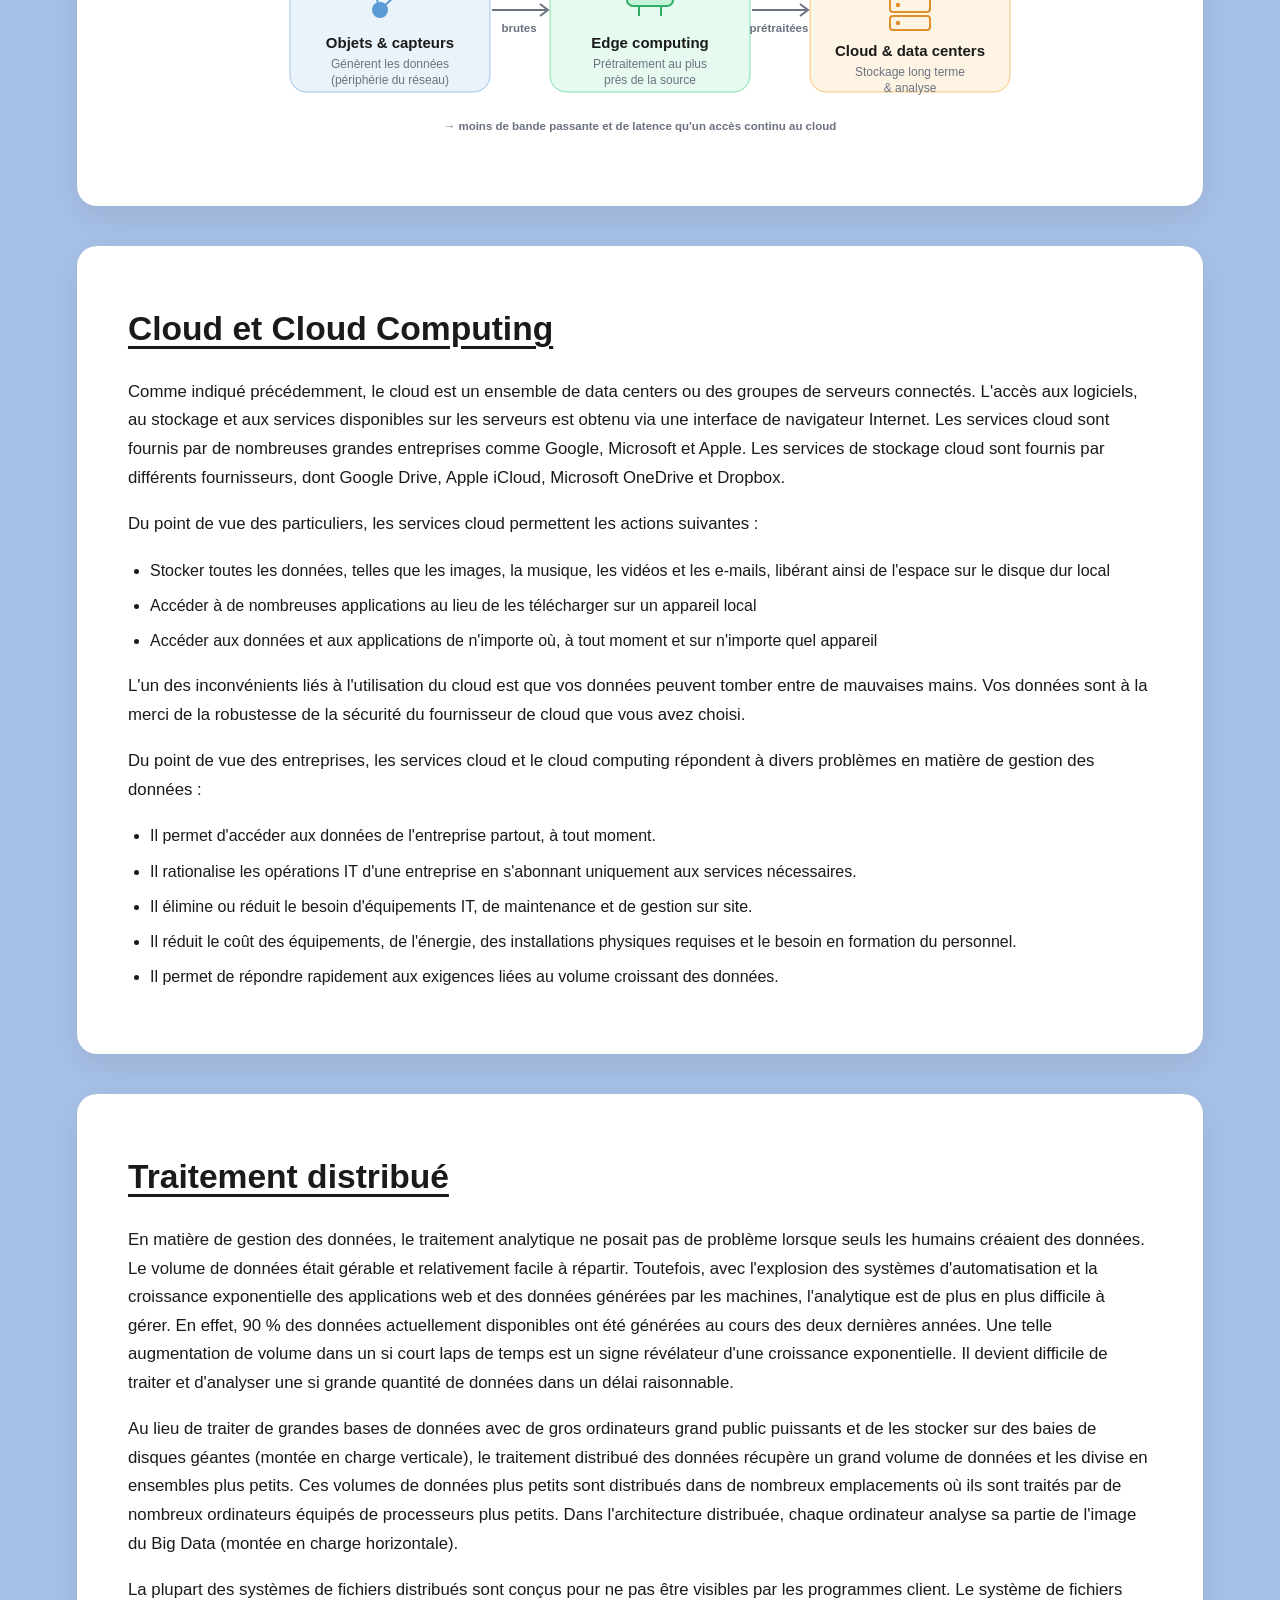
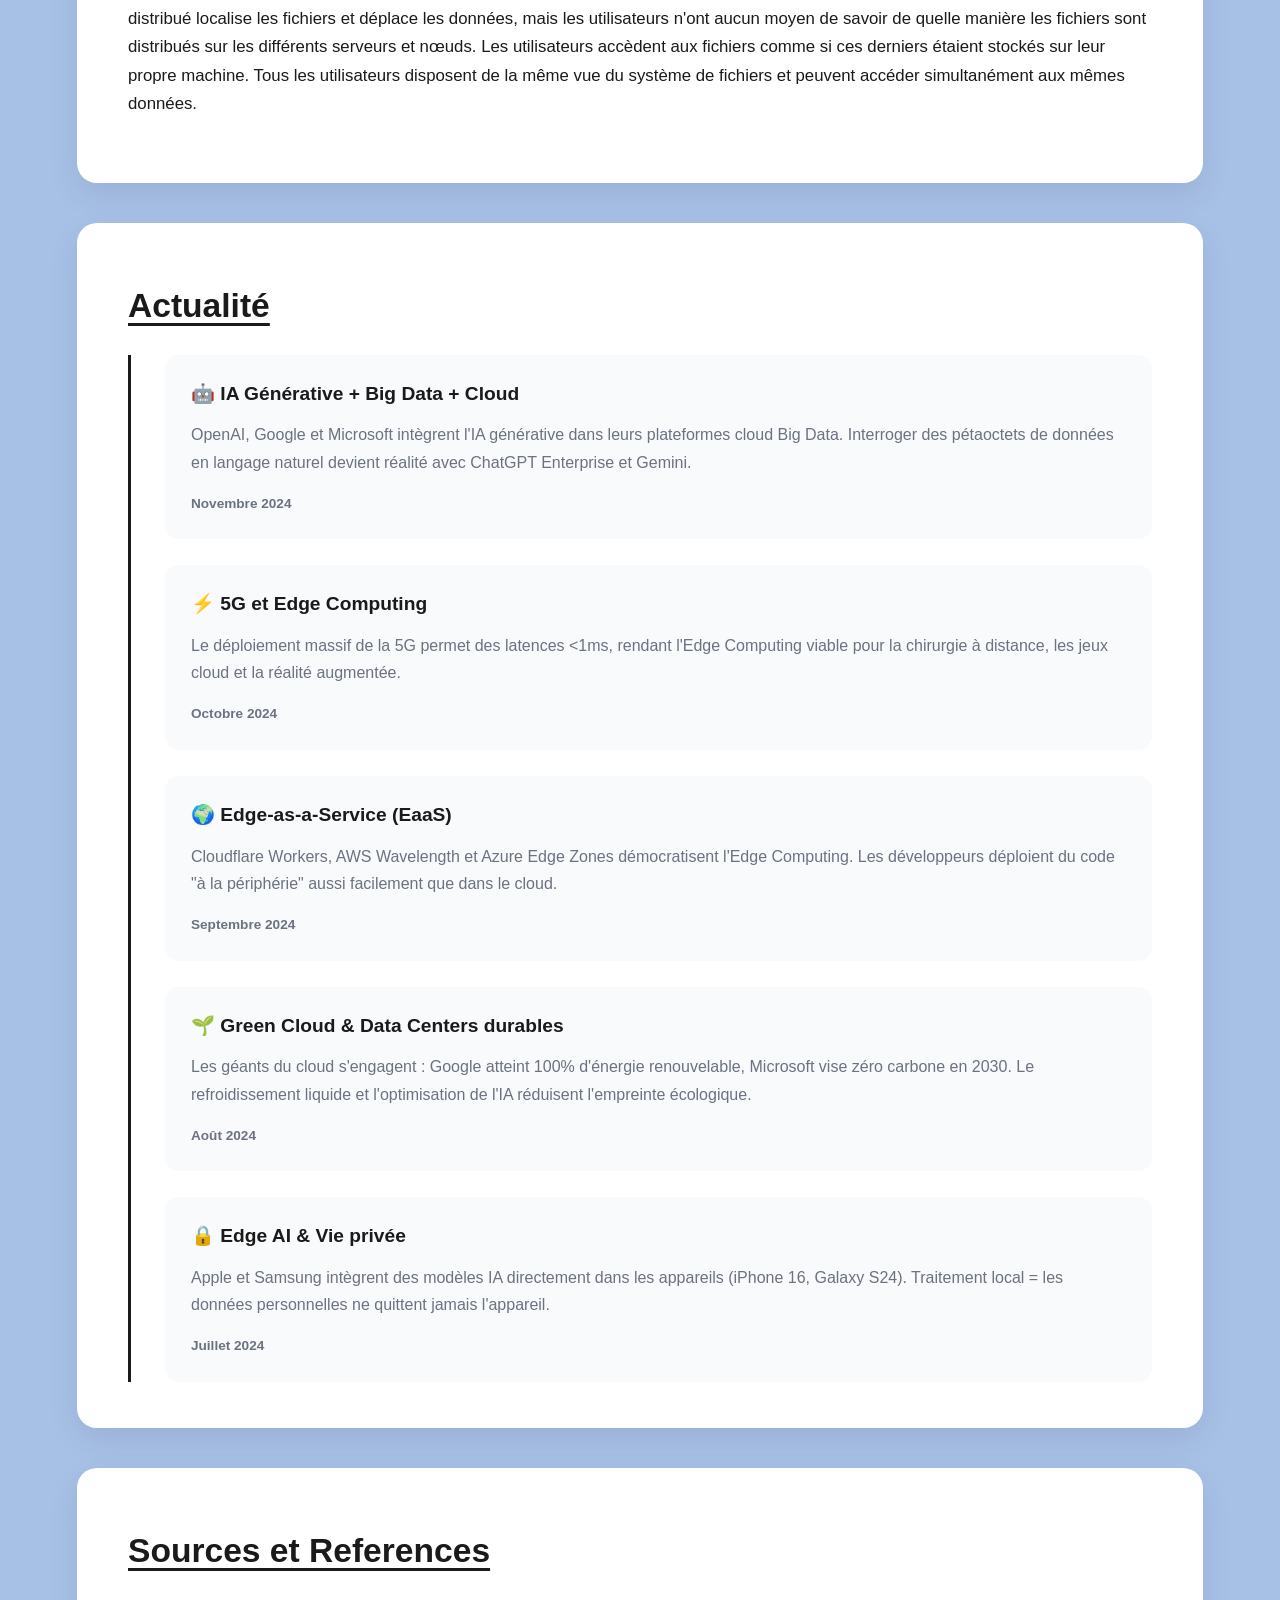
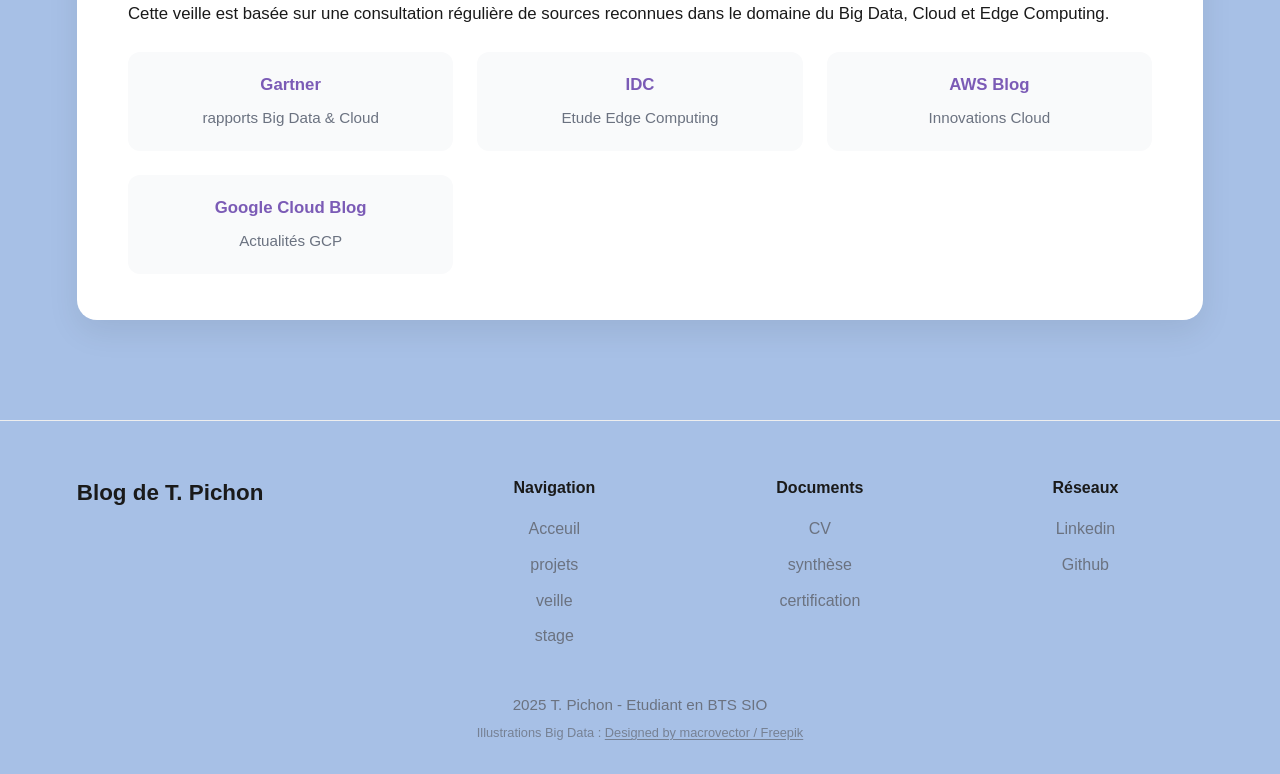
==== commit df40f202: "update 19/09/2026 12:59:34,30" ====
--- a/big-data.html
+++ b/big-data.html
@@ -11,10 +11,25 @@
   <!-- En-tete (injecté par js/header.js) -->
   <header class="entete" id="site-header" data-title="LE BIG DATA" data-back="veille.html"></header>
 
+  <!-- Hero -->
+  <section class="sd-hero hero-bigdata">
+    <div class="sd-hero-inner">
+      <span class="sd-kicker">🔍 Veille technologique</span>
+      <h1>Le Big Data</h1>
+      <p>Volume, cloud et edge computing : gérer l'explosion des données</p>
+      <div class="sd-meta">
+        <span>📊 Les 3V : Volume · Variété · Vitesse</span>
+        <span>🗞️ Mise à jour : novembre 2024</span>
+        <span>🎓 BTS SIO</span>
+      </div>
+    </div>
+  </section>
+
   <main class="conteneur bd-main">
 
     <!-- Bloc 1 : intro + comparaison + 3V -->
     <section class="bd-card">
+      <h2 class="bd-titre">Contexte &amp; introduction</h2>
       <p>
         Les données sont des informations issues de diverses sources, tels que des
         personnes, des images, du texte, des capteurs et des sites web. Elles proviennent
@@ -72,6 +87,7 @@
 
     <!-- Bloc 2 : chiffres cles -->
     <section class="bd-card">
+      <h2 class="bd-titre">Des chiffres qui donnent le vertige</h2>
       <div class="bd-split">
         <div>
           <p>
@@ -96,6 +112,7 @@
 
     <!-- Bloc 3 : stockage + edge computing -->
     <section class="bd-card">
+      <h2 class="bd-titre">Stockage des données</h2>
       <p>
         Le Big Data est généralement stocké sur plusieurs serveurs, habituellement hébergés
         dans des data centers. Pour la sécurité, l'accessibilité et la redondance, les
@@ -103,7 +120,7 @@
         différents dans de nombreux data centers distincts.
       </p>
 
-      <h2 class="bd-titre">Edge computing</h2>
+      <h3 class="sd-sub">🌐 Edge computing</h3>
       <p>
         L'Edge computing est une architecture qui utilise les clients ou les appareils de
         « périphérie » des utilisateurs finaux pour réaliser une portion substantielle du
@@ -123,9 +140,97 @@
         Une fois que les données ont été préalablement traitées, elles sont souvent stockées à
         long terme, sauvegardées ou analysées plus en détail via le cloud.
       </p>
-      <div class="bd-img bd-img--large">
-        <img src="images/big data/edge_computing.png" alt="Schéma Data Center, Cloud et Edge Computing">
-      </div>
+      <figure class="edge-schema" aria-label="Schéma : du capteur au cloud, le principe de l'Edge computing">
+        <svg viewBox="0 0 760 300" xmlns="http://www.w3.org/2000/svg" role="img"
+             aria-label="Les objets et capteurs en périphérie génèrent les données ; l'Edge computing les prétraite au plus près de la source ; seules les données utiles sont envoyées vers le cloud et les data centers pour le stockage et l'analyse.">
+          <style>
+            .es-txt{font-family:'Segoe UI',Roboto,Arial,sans-serif;}
+            .es-head{fill:var(--texte);font-size:17px;font-weight:800;}
+            .es-title{fill:var(--texte);font-size:15px;font-weight:700;}
+            .es-sub{fill:var(--texte-doux);font-size:12px;}
+            .es-lbl{fill:var(--texte-doux);font-size:11.5px;font-weight:600;}
+            .es-arrow{stroke:var(--texte-doux);stroke-width:2;fill:none;}
+          </style>
+
+          <!-- Titre -->
+          <text class="es-txt es-head" x="380" y="28" text-anchor="middle">Du capteur au cloud : le principe de l'Edge computing</text>
+
+          <!-- Boîte 1 : Objets & capteurs -->
+          <g class="es-txt">
+            <rect x="30" y="56" width="200" height="176" rx="16" fill="rgba(91,155,213,.12)" stroke="rgba(91,155,213,.55)"/>
+            <rect x="30" y="56" width="200" height="6" rx="3" fill="#5b9bd5"/>
+            <!-- icône : objets connectés -->
+            <g stroke="#5b9bd5" stroke-width="2" fill="none">
+              <line x1="108" y1="108" x2="152" y2="120"/>
+              <line x1="152" y1="120" x2="120" y2="150"/>
+              <line x1="120" y1="150" x2="108" y2="108"/>
+            </g>
+            <circle cx="108" cy="108" r="8" fill="#5b9bd5"/>
+            <circle cx="152" cy="120" r="8" fill="#5b9bd5"/>
+            <circle cx="120" cy="150" r="8" fill="#5b9bd5"/>
+            <text class="es-title" x="130" y="188" text-anchor="middle">Objets &amp; capteurs</text>
+            <text class="es-sub" x="130" y="208" text-anchor="middle">Génèrent les données</text>
+            <text class="es-sub" x="130" y="224" text-anchor="middle">(périphérie du réseau)</text>
+          </g>
+
+          <!-- Flèche 1 -->
+          <g class="es-txt">
+            <path class="es-arrow" d="M232 150 H286"/>
+            <path class="es-arrow" d="M280 144 L288 150 L280 156"/>
+            <text class="es-lbl" x="259" y="140" text-anchor="middle">données</text>
+            <text class="es-lbl" x="259" y="172" text-anchor="middle">brutes</text>
+          </g>
+
+          <!-- Boîte 2 : Edge computing -->
+          <g class="es-txt">
+            <rect x="290" y="56" width="200" height="176" rx="16" fill="rgba(61,209,127,.12)" stroke="rgba(61,209,127,.6)"/>
+            <rect x="290" y="56" width="200" height="6" rx="3" fill="#3dd17f"/>
+            <!-- icône : puce -->
+            <g stroke="#2fae66" stroke-width="2" fill="none">
+              <rect x="367" y="100" width="46" height="46" rx="6" fill="rgba(61,209,127,.18)"/>
+              <rect x="379" y="112" width="22" height="22" rx="3"/>
+              <line x1="367" y1="112" x2="357" y2="112"/><line x1="367" y1="134" x2="357" y2="134"/>
+              <line x1="413" y1="112" x2="423" y2="112"/><line x1="413" y1="134" x2="423" y2="134"/>
+              <line x1="379" y1="100" x2="379" y2="90"/><line x1="401" y1="100" x2="401" y2="90"/>
+              <line x1="379" y1="146" x2="379" y2="156"/><line x1="401" y1="146" x2="401" y2="156"/>
+            </g>
+            <text class="es-title" x="390" y="188" text-anchor="middle">Edge computing</text>
+            <text class="es-sub" x="390" y="208" text-anchor="middle">Prétraitement au plus</text>
+            <text class="es-sub" x="390" y="224" text-anchor="middle">près de la source</text>
+          </g>
+
+          <!-- Flèche 2 -->
+          <g class="es-txt">
+            <path class="es-arrow" d="M492 150 H546"/>
+            <path class="es-arrow" d="M540 144 L548 150 L540 156"/>
+            <text class="es-lbl" x="519" y="140" text-anchor="middle">données</text>
+            <text class="es-lbl" x="519" y="172" text-anchor="middle">prétraitées</text>
+          </g>
+
+          <!-- Boîte 3 : Cloud & data centers -->
+          <g class="es-txt">
+            <rect x="550" y="56" width="200" height="176" rx="16" fill="rgba(245,166,35,.12)" stroke="rgba(245,166,35,.6)"/>
+            <rect x="550" y="56" width="200" height="6" rx="3" fill="#f5a623"/>
+            <!-- icône : nuage + serveurs -->
+            <path d="M628 116 a15 15 0 0 1 29 -4 a12 12 0 0 1 10 20 h-37 a13 13 0 0 1 -2 -16 z"
+                  fill="rgba(245,166,35,.18)" stroke="#e0902b" stroke-width="2"/>
+            <g fill="none" stroke="#e0902b" stroke-width="2">
+              <rect x="630" y="138" width="40" height="14" rx="3"/>
+              <rect x="630" y="156" width="40" height="14" rx="3"/>
+            </g>
+            <circle cx="638" cy="145" r="2.2" fill="#e0902b"/>
+            <circle cx="638" cy="163" r="2.2" fill="#e0902b"/>
+            <text class="es-title" x="650" y="196" text-anchor="middle">Cloud &amp; data centers</text>
+            <text class="es-sub" x="650" y="216" text-anchor="middle">Stockage long terme</text>
+            <text class="es-sub" x="650" y="232" text-anchor="middle">&amp; analyse</text>
+          </g>
+
+          <!-- Note bande passante -->
+          <text class="es-txt es-lbl" x="380" y="270" text-anchor="middle">
+            → moins de bande passante et de latence qu'un accès continu au cloud
+          </text>
+        </svg>
+      </figure>
     </section>
 
     <!-- Bloc 4 : cloud -->
--- a/css/style.css
+++ b/css/style.css
@@ -75,6 +75,11 @@
   margin-top:18px;max-width:640px;
   font-size:1.25rem;color:var(--texte-doux);
 }
+.hero-themes{
+  margin-top:14px !important;
+  font-size:1rem !important;font-weight:600;
+  color:#667eea !important;letter-spacing:.3px;
+}
 .hero-image{
   height:340px;width:100%;
   background-image:url("../images/connexion_bleu.jpg");
@@ -108,7 +113,28 @@
   display:flex;align-items:center;justify-content:center;
   font-weight:600;color:#222;font-size:.85rem;
 }
-.aspirations{margin-top:70px;font-size:1.1rem;color:#e8edf3;}
+/* Pastilles d'infos "À propos" */
+.apropos-chips{display:flex;flex-wrap:wrap;gap:12px;margin:6px 0 30px;}
+.apropos-chips span{
+  background:rgba(255,255,255,.10);border:1px solid rgba(255,255,255,.18);
+  color:#fff;padding:8px 16px;border-radius:30px;
+  font-size:.92rem;font-weight:500;backdrop-filter:blur(2px);
+}
+/* Sous-titre "Mes compétences" */
+.apropos-sous{
+  margin-top:52px;margin-bottom:6px;font-size:1.6rem;font-weight:700;color:#fff;
+}
+.apropos-sous::after{
+  content:"";display:block;width:56px;height:3px;margin-top:10px;
+  background:#667eea;border-radius:3px;
+}
+/* Encadré aspirations */
+.aspirations{
+  margin-top:56px;font-size:1.1rem;color:#e8edf3;
+  background:rgba(102,126,234,.14);border-left:4px solid #667eea;
+  border-radius:0 14px 14px 0;padding:22px 26px;
+}
+.aspirations strong{color:#fff;}
 
 /* ---------- Documents ---------- */
 .section{padding:72px 0;}
@@ -261,7 +287,10 @@
 .footer .col{text-align:center;}
 .footer a{transition:color .2s ease;}
 .footer a:hover{color:#667eea;text-decoration:underline;}
-.footer-bas{text-align:center;margin-top:44px;color:var(--texte-doux);font-size:.95rem;}
+.footer-bas{text-align:center;margin-top:44px;color:var(--texte-doux);font-size:.95rem;
+  display:flex;flex-direction:column;gap:6px;align-items:center;}
+.footer-credit{font-size:.8rem;opacity:.8;}
+.footer-credit a{text-decoration:underline;text-underline-offset:2px;}
 
 /* ---------- Page Stages ---------- */
 .entete-gauche{display:flex;align-items:center;gap:22px;}
@@ -465,6 +494,10 @@
 .bd-img--large{margin-top:30px;}
 .bd-img--small{max-width:400px;margin:26px auto 0;}
 
+/* Schéma Edge computing (SVG inline, s'adapte au thème) */
+.edge-schema{margin:30px auto 0;max-width:760px;}
+.edge-schema svg{width:100%;height:auto;display:block;}
+
 /* Cartes 3V */
 .v3-grille{display:grid;grid-template-columns:repeat(3,1fr);gap:30px;margin-top:30px;}
 .v3-carte{
@@ -505,6 +538,22 @@
 
 /* Hero de la page IA (réutilise .sd-hero) */
 .sd-hero.hero-ia{background-image:url("../images/ia/hero.jpg");}
+
+/* Hero de la page Numérique quantique (image de fond + voile sombre) */
+.sd-hero.hero-quantique{
+  background:#070b2b url("../images/numérique-quantique/illustration.jpg") center/cover no-repeat;
+}
+.sd-hero.hero-quantique::before{
+  background:linear-gradient(180deg,rgba(7,11,43,.55),rgba(7,11,43,.82));
+}
+
+/* Hero de la page Big Data (image de fond + voile sombre) */
+.sd-hero.hero-bigdata{
+  background:#0b1f33 url("../images/big data/illustration.jpg") center/cover no-repeat;
+}
+.sd-hero.hero-bigdata::before{
+  background:linear-gradient(180deg,rgba(11,31,51,.55),rgba(11,31,51,.82));
+}
 
 /* Encadré "Objectif" des axes */
 .axe-objectif{
